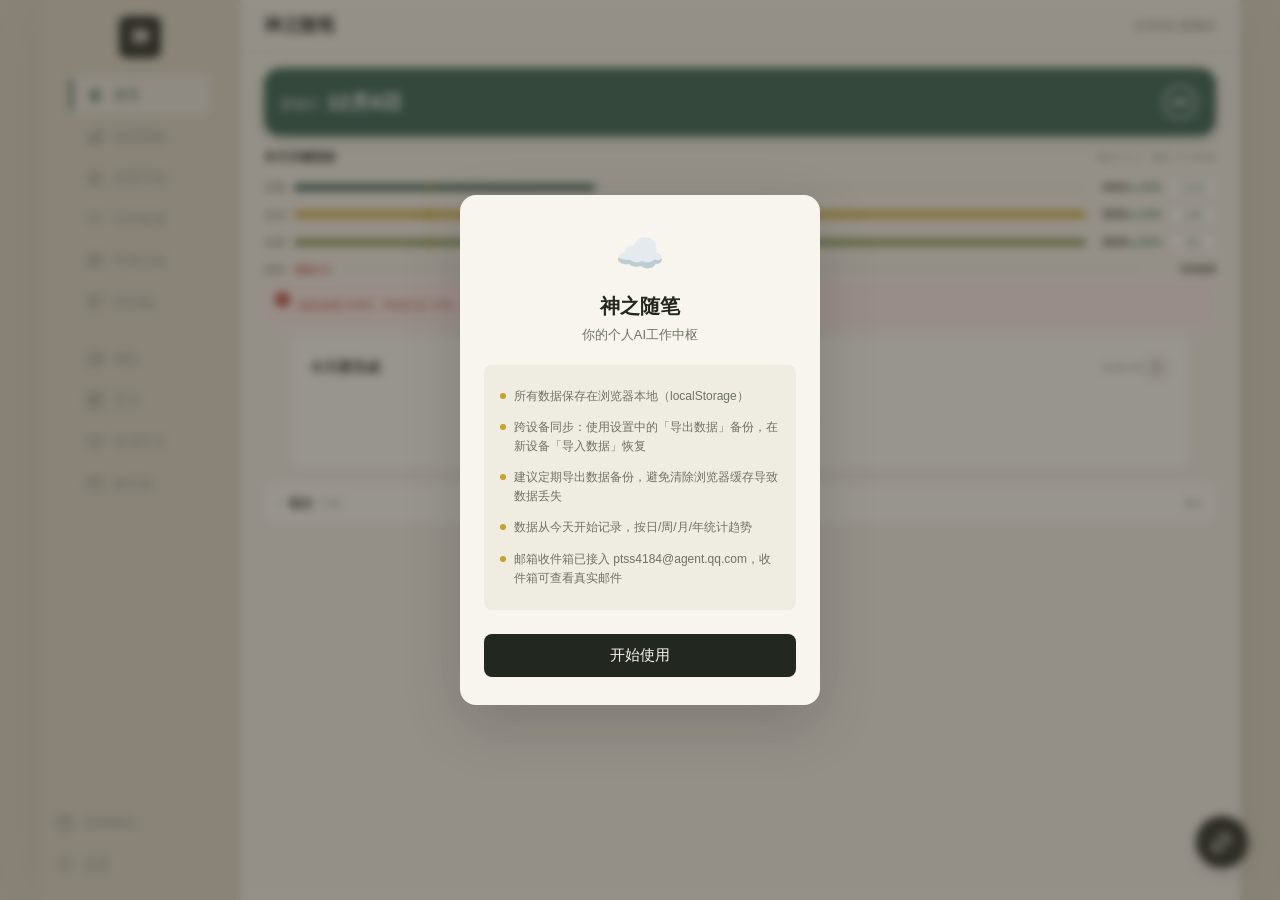
==== index.html @ ba0750f3 "Update index.html (team view)" ====
<!DOCTYPE html>
<html lang="zh-CN" data-page-node-id="SzUeTykGCmvLDFXZsw6wQP">
<head data-page-node-id="opEPdHheDUGU2tDB77d0F5">
  <meta charset="UTF-8" data-page-node-id="zfOwDusrV7dJmXBbaCiBfB">
  <meta name="viewport" content="width=device-width, initial-scale=1.0, maximum-scale=1.0, user-scalable=no, viewport-fit=cover" data-page-node-id="5oG4D6uRAvJcKoUthOLy89">
  <meta name="apple-mobile-web-app-capable" content="yes" data-page-node-id="BgXaZwdlRVPXiV8FEx7TMI">
  <meta name="apple-mobile-web-app-status-bar-style" content="default" data-page-node-id="fGuWcuZdsXXmDqQkO9zFlK">
  <meta name="apple-mobile-web-app-title" content="神之随笔" data-page-node-id="MaXbr0e3N73Kzf2sWAGjzf">
  <meta name="theme-color" content="#DDD9D3" data-page-node-id="Ms43jpdjPKWTZKh22I3aNz">
  <link rel="apple-touch-icon" sizes="180x180" href="apple-touch-icon.png" data-page-node-id="MyvVZCKw2K9BYU0bzUDAdg">
  <link rel="icon" type="image/png" sizes="192x192" href="icon-192.png" data-page-node-id="HJVrE1XXxLEnXiUaUVUQN3">
  <link rel="manifest" href="manifest.json" data-page-node-id="IuqTBPaNQCP0atWITHh7ft">
  <title>神之随笔</title>
  <link rel="stylesheet" href="style.css?v=20261001g" data-page-node-id="UW3ugGwP8cdwmSt5EErnFa">
</head>
<body data-page-node-id="EHHEeZcD8MGrOriRFEjn4L">

<!-- 首次使用提示 -->
<div id="sync-notice" class="overlay" data-page-node-id="AU8fOBS8e8ZjzKQxVgeLVD">
  <div class="notice-card" data-page-node-id="D05nIKGASgdI1hLpiDB1lS">
    <div class="notice-icon" data-page-node-id="qepGfEn9BBggtNO8mKUURH">☁️</div>
    <h3 data-page-node-id="XVUpDpjijYofLC7FoTGNOn">神之随笔</h3>
    <p data-page-node-id="lDWFKFDLvgHA024Y5ptdbb">你的个人AI工作中枢</p>
    <div class="notice-info" data-page-node-id="IZrvUB0ofzQMa1Iz0trs3B">
      <div class="notice-item" data-page-node-id="mkcIZLeLUCdJgeRXutRHZp">
        <span class="notice-dot" data-page-node-id="YiR5R4MOp8HPbDvrlrFNak"></span>
        <span data-page-node-id="VKtg908cGPr6M8HaofPuZp">所有数据保存在浏览器本地（localStorage）</span>
      </div>
      <div class="notice-item" data-page-node-id="WyIV2N4BhLjmJH8HfIEPT0">
        <span class="notice-dot" data-page-node-id="NCUUGNzqS83zXQgasloE7G"></span>
        <span data-page-node-id="VNLWdhkUbwzHoZuEZVVOnb">跨设备同步：使用设置中的「导出数据」备份，在新设备「导入数据」恢复</span>
      </div>
      <div class="notice-item" data-page-node-id="IsGcQGqA0evau64a2y2bjT">
        <span class="notice-dot" data-page-node-id="DuAK656ybHdj22Emruys7G"></span>
        <span data-page-node-id="hwEA7X8ccgeZnZWzI1gUCD">建议定期导出数据备份，避免清除浏览器缓存导致数据丢失</span>
      </div>
      <div class="notice-item" data-page-node-id="uiyqs2siCdRYxfGT78WWKV">
        <span class="notice-dot" data-page-node-id="3DlvhFIUWs2l5T90nQ23VO"></span>
        <span data-page-node-id="9s9GSaLSNBACv3c1SxKOcL">数据从今天开始记录，按日/周/月/年统计趋势</span>
      </div>
      <div class="notice-item" data-page-node-id="3ejGc2I4Ub4xgbgNfpJpUQ">
        <span class="notice-dot" data-page-node-id="iIZOIugvoP5betA9qTSSvT"></span>
        <span data-page-node-id="sncKNxkG1PMTmChirYA8ma">邮箱收件箱已接入 ptss4184@agent.qq.com，收件箱可查看真实邮件</span>
      </div>
    </div>
    <button class="btn-primary" onclick="dismissNotice()" data-page-node-id="S9HyB1V0jouSAmAARJbs0s">开始使用</button>
  </div>
</div>

<!-- 主应用容器 -->
<div id="app" data-page-node-id="7BRw44mJz2MhRMymVEiRwA">

  <!-- 侧边栏 -->
  <nav id="sidebar" data-page-node-id="4LOgaa2LJPXnKtbAvVYdQB">
    <div class="sidebar-logo" data-page-node-id="fTa3EIOQQxznE2eVNJq7D6">神</div>
    <div class="sidebar-items" id="sidebar-items" data-page-node-id="JLAJBvCEEeBKJZSZwOxrEp">
      <div class="sidebar-item active" data-view="home" data-label="首页" onclick="switchView('home')" data-page-node-id="ngJbdIPmwMREvLP3iyxPgj">
        <svg class="sidebar-icon" viewBox="0 0 24 24" fill="none" stroke="currentColor" stroke-width="2" stroke-linecap="round" stroke-linejoin="round" data-page-node-id="cSaYGG6TbveH7iDLgRlrGv">
          <path d="M5 12l7-8 7 8" data-page-node-id="kiCBFQ8K09WKtDlTeDwgGJ"/>
          <rect x="8" y="10" width="8" height="9" rx="1.5" data-page-node-id="9doku0vFZrUQ0XDATRjVqd"/>
          <path d="M10 14v5h4v-5" data-page-node-id="GhefdpCovsNWcBFp6m82nB"/>
          <circle cx="12" cy="15.5" r="0.7" fill="currentColor" stroke="none" data-page-node-id="qEzs4S05WDC9hnUJxDpe3S"/>
        </svg>
      </div>
      <div class="sidebar-item" data-view="dashboard" data-label="数据看板" onclick="switchView('dashboard')" data-page-node-id="3SBGpEToUmhHdJC05EMdYs">
        <svg class="sidebar-icon" viewBox="0 0 24 24" fill="none" stroke="currentColor" stroke-width="2" stroke-linecap="round" stroke-linejoin="round" data-page-node-id="ZZLgiuWmWhj33vIF3kWzC1"><rect x="4" y="12" width="4" height="8" rx="1" data-page-node-id="psPBjiklNqYSu4yhw6Nvgq"/><rect x="10" y="7" width="4" height="13" rx="1" data-page-node-id="DSUDaN640RaEu8NQrJihmw"/><rect x="16" y="4" width="4" height="16" rx="1" data-page-node-id="6HQaONUIjHS87Jo2GBJUA1"/></svg>
      </div>
      <div class="sidebar-item" data-view="progress" data-label="进度完成" onclick="switchView('progress')" data-page-node-id="1EG2qXqFxoBPyjOpgaFJiE">
        <svg class="sidebar-icon" viewBox="0 0 24 24" fill="none" stroke="currentColor" stroke-width="2" stroke-linecap="round" stroke-linejoin="round" data-page-node-id="XGUQJAosYB7MtUiDGdYKTv"><circle cx="12" cy="12" r="8" data-page-node-id="KYTj2nfTwAoE3pbSoHuvx2"/><circle cx="12" cy="12" r="4" data-page-node-id="VvY9G3fnlGQFzyRFxNvete"/><circle cx="12" cy="12" r="1" fill="currentColor" stroke="none" data-page-node-id="hX61IEBFeArUFDYs5Qunhx"/></svg>
      </div>
      <div class="sidebar-item" data-view="checklist" data-label="日常检查" onclick="switchView('checklist')" data-page-node-id="yu0UJE07WvF0ajJNGU1fXg">
        <svg class="sidebar-icon" viewBox="0 0 24 24" fill="none" stroke="currentColor" stroke-width="2" stroke-linecap="round" stroke-linejoin="round" data-page-node-id="0X17IWNSbeEv3HDNjzEBr7"><path d="M4 6l2 2 3-3" data-page-node-id="SDNtyCnDfHyqqI5pQhBMjU"/><path d="M4 13l2 2 3-3" data-page-node-id="R3E9Ipus9CTqJ4buuZN2Sc"/><line x1="11" y1="7" x2="20" y2="7" data-page-node-id="l11CFAk5vFyHmUTVr6lEJU"/><line x1="11" y1="14" x2="20" y2="14" data-page-node-id="tlT5GYvy5xXMvhmyrlkrZL"/></svg>
      </div>
      <div class="sidebar-item" data-view="xueqing" data-label="学情分析" onclick="switchView('xueqing')" data-page-node-id="lz9OCwwgBrdHfI7Pb3xeP5">
        <svg class="sidebar-icon" viewBox="0 0 24 24" fill="none" stroke="currentColor" stroke-width="2" stroke-linecap="round" stroke-linejoin="round" data-page-node-id="OOYzcN21bG4Mfd65byEPm1"><path d="M4 4h7a2 2 0 012 2v14a2 2 0 00-2-2H4z" data-page-node-id="JVDTA7wCZDs81dGZeyuC42"/><path d="M20 4h-7a2 2 0 00-2 2v14a2 2 0 012-2h7z" data-page-node-id="rHZJNCW3WdgwDBCRYCpW3r"/></svg>
      </div>
      <div class="sidebar-item" data-view="timeline" data-label="时间轴" onclick="switchView('timeline')" data-page-node-id="CUC99M7Mh4G13Mfhbiue2L">
        <svg class="sidebar-icon" viewBox="0 0 24 24" fill="none" stroke="currentColor" stroke-width="2" stroke-linecap="round" stroke-linejoin="round" data-page-node-id="L3WCsa31h8vpfrGPvlpPIW">
          <rect x="3" y="4" width="18" height="3" rx="1" fill="currentColor" stroke="none" data-page-node-id="bVwoopBRQ48hfq5nYbuDiA"/>
          <rect x="3" y="10.5" width="12" height="3" rx="1" fill="currentColor" stroke="none" data-page-node-id="MMV7lmGDoeWc2GSAAafeWj"/>
          <rect x="3" y="17" width="15" height="3" rx="1" fill="currentColor" stroke="none" data-page-node-id="VKGBMHKh2NClx1sMTspeh7"/>
          <line x1="21" y1="5.5" x2="21" y2="18.5" stroke-width="1.5" data-page-node-id="mhxEJqO72drITE743IDisW"/>
        </svg>
      </div>
      <div class="sidebar-divider" data-page-node-id="wI69n8lb2bbo9AbD1mpxSD"></div>
      <div class="sidebar-item" data-view="team" data-label="团队" onclick="switchView('team')" data-page-node-id="95WfuF6bGoorVcGpiPKe88">
        <svg class="sidebar-icon" viewBox="0 0 24 24" fill="none" stroke="currentColor" stroke-width="2" stroke-linecap="round" stroke-linejoin="round" data-page-node-id="1aYwIIXvWyOTYmPsXV8C9T">
          <rect x="3.5" y="3" width="17" height="18" rx="2.5" data-page-node-id="aysVI823uWW74Gs2Znbp3T"/>
          <rect x="6.8" y="12.5" width="3" height="5.5" rx="1" fill="currentColor" stroke="none" data-page-node-id="aYx9vaHSV1nBvWkUs2Ok3P"/>
          <rect x="11.8" y="8.5" width="3" height="9.5" rx="1" fill="currentColor" stroke="none" data-page-node-id="TSHnYSJxXRkWV3Do7nhj00"/>
          <rect x="16.8" y="6" width="3" height="12" rx="1" fill="currentColor" stroke="none" data-page-node-id="2VIxFttuUnmSSrPnAiqZla"/>
        </svg>
      </div>
      <div class="sidebar-item" data-view="study" data-label="学习" onclick="switchView('study')" data-page-node-id="9BPKbZmwQw5CAgPW9yoBic">
        <svg class="sidebar-icon" viewBox="0 0 24 24" fill="none" stroke="currentColor" stroke-width="2" stroke-linecap="round" stroke-linejoin="round" data-page-node-id="KFMYq2XewKM2IXkgwqhwRi">
          <rect x="3" y="3" width="8" height="18" rx="1.5" data-page-node-id="D5Jc1lNRf65TsQ5HBEPjK2"/>
          <rect x="13" y="3" width="8" height="18" rx="1.5" data-page-node-id="MlUL4Rj08E64f5ApWVelfj"/>
          <line x1="6.5" y1="8" x2="6.5" y2="12" data-page-node-id="0s7Wr0vv3OZbk4Ua46HjwZ"/>
          <line x1="16.5" y1="8" x2="16.5" y2="12" data-page-node-id="7BwSkCzKbFtq7aCNkYu0iB"/>
          <line x1="6.5" y1="14" x2="6.5" y2="16" data-page-node-id="IM7jG1z8cciMfN01ow1ISf"/>
          <line x1="16.5" y1="14" x2="16.5" y2="16" data-page-node-id="ktU2nnJfcqGPxJz6RdYgCA"/>
        </svg>
      </div>
      <div class="sidebar-item" data-view="life" data-label="生活打卡" onclick="switchView('life')" data-page-node-id="eYMqH7odGYHZFWmIQGpovm">
        <svg class="sidebar-icon" viewBox="0 0 24 24" fill="none" stroke="currentColor" stroke-width="2" stroke-linecap="round" stroke-linejoin="round" data-page-node-id="rN7rsVqPyIbj6tL1wKUqR8">
          <path d="M12 21c0 0-9-5.5-9-10a4.5 4.5 0 018.5-2.5A4.5 4.5 0 0121 11c0 4.5-9 10-9 10z" data-page-node-id="2vdTYGm4XAdAEKBkvfjFJ5"/>
          <path d="M9 11l2 2 4-4" data-page-node-id="vGPBkASzad88DRGgFKw172"/>
        </svg>
      </div>
      <div class="sidebar-item" data-view="inbox" data-label="收件箱" onclick="switchView('inbox')" data-page-node-id="fbnBo9JLdSevVCx9rTkngv">
        <svg class="sidebar-icon" viewBox="0 0 24 24" fill="none" stroke="currentColor" stroke-width="2" stroke-linecap="round" stroke-linejoin="round" data-page-node-id="M3qFm45JSFZkSRl1b61gKv">
          <rect x="3" y="5" width="18" height="14" rx="2.5" data-page-node-id="SZ9XFRi2e5w9qCOgWe4nIe"/>
          <path d="M3.5 7l8.5 6 8.5-6" data-page-node-id="jldEtRwLFBK52gvsGmZF3K"/>
          <circle cx="18" cy="7.5" r="2" fill="currentColor" stroke="none" data-page-node-id="QNTjBCk43ifFu307K4UaMH"/>
        </svg>
      </div>
    </div>
    <div class="sidebar-custom-items" id="sidebar-custom-items" data-page-node-id="IpYYgthbxQVLcfmy9bdEtn"></div>
    <div class="sidebar-bottom" data-page-node-id="CsnBg6vWByOJ4OILC613N1">
      <div class="sidebar-item sidebar-add" data-label="添加模块" onclick="showAddSidebarModal()" data-page-node-id="1xgqhbc7Q341LCCaCT7r8z">
        <svg class="sidebar-icon" viewBox="0 0 24 24" fill="none" stroke="currentColor" stroke-width="2.5" stroke-linecap="round" stroke-linejoin="round" data-page-node-id="2yM2RskLom0syLZHe3gEtn">
          <circle cx="12" cy="12" r="10" data-page-node-id="CZDECgclZ5NrCY3YZkxHF1"/>
          <line x1="8" y1="12" x2="16" y2="12" data-page-node-id="vw7hKkTbFqvnAmJdEYqzqC"/>
          <line x1="12" y1="8" x2="12" y2="16" data-page-node-id="G0s9ZOafDGCnrjbZy2Bcfx"/>
        </svg>
      </div>
      <div class="sidebar-item" data-label="设置" onclick="showSettings()" data-page-node-id="aWODnZGdsTelK8iB8mFNAd">
        <svg class="sidebar-icon" viewBox="0 0 24 24" fill="none" stroke="currentColor" stroke-width="2" stroke-linecap="round" stroke-linejoin="round" data-page-node-id="uWiLFAL8xvH6BWjmknSFCR">
          <circle cx="12" cy="12" r="3.5" data-page-node-id="1DsCr41HhQH5J44jpoOT52"/>
          <path d="M12 1.5v2.5m0 16v2.5M1.5 12h2.5m16 0h2.5M4.6 4.6l1.8 1.8m11.2 11.2l1.8 1.8M4.6 19.4l1.8-1.8m11.2-11.2l1.8-1.8" data-page-node-id="8FEBxqI1XH4Z4Oeo06cGcr"/>
        </svg>
      </div>
    </div>
  </nav>

  <!-- 主内容区 -->
  <main id="main" data-page-node-id="VlLGcJ6NoRqy2ZvT25CF28">
    <!-- 顶部栏 -->
    <header id="top-bar" data-page-node-id="oDowLnHomcehqcn4owHAMT">
      <span class="top-title" data-page-node-id="KWFG8E8YWH46Hr1sYexg4T">神之随笔</span>
      <span class="top-date" id="top-date" data-page-node-id="yA2j8frCUse2KMwTpYre7v"></span>
    </header>

    <!-- 视图容器 -->
    <div id="views" data-page-node-id="hMehe3FIEoXzTW75i7dFYT">
      <!-- 首页视图 -->
      <div class="view active" id="view-home" data-page-node-id="ERLVkHHqNmzB0yRSxeCYLU">
        <div class="home-hero" data-page-node-id="p7DCUmFzyWUSVrK829P1Qr">
          <div class="hs-date" data-page-node-id="qfENulOH5sS47GatFbDVO0">
            <span class="hs-weekday" id="hs-weekday" data-page-node-id="h49P8HXsrrhWUp33ebDz5t">—</span>
            <span class="hs-date-text" id="hs-date-text" data-page-node-id="eM8dqWHYAF1JPjfD629DkG">—</span>
          </div>
          <div class="home-ring">
            <svg viewBox="0 0 40 40" width="40" height="40">
              <circle class="trk" cx="20" cy="20" r="16" fill="none" stroke-width="5"></circle>
              <circle class="arc" id="home-ring-arc" cx="20" cy="20" r="16" fill="none" stroke-width="5" stroke-linecap="round" stroke-dasharray="100.5" stroke-dashoffset="100.5"></circle>
            </svg>
            <b id="home-ring-txt">0/0</b>
          </div>
        </div>

        <div id="home-kpi" data-page-node-id="homeKpi00000000000001"></div>

        <div class="alert-bar" id="home-alert" hidden>
          <span class="ab-ico">!</span><span id="home-alert-txt"></span>
        </div>

        <div class="section-card" data-page-node-id="yXJ8MUuXpe1flLEIiJs0Eg">
          <div class="section-header" data-page-node-id="lzAQ00dYAv9M7DYml44JQC">
            <span class="section-title" data-page-node-id="SdLxm4c8qWOB41FbsOWkdk">今天要完成</span>
            <span class="section-meta" id="home-today-count"></span>
            <button class="btn-add" onclick="addHomeTodo()" data-page-node-id="Y2IXFqbC77vCJuXDiVZDcg">+</button>
          </div>
          <div class="todo-list" id="home-today-list" data-page-node-id="GX8A48FjBq0dxVrHts1zH0"></div>
        </div>

        <div class="home-tmorrow" onclick="toggleTomorrow()" data-page-node-id="homeTmrBar000000001">
          <span class="tm-arrow">›</span>
          <span class="tm-title">明天</span>
          <span class="section-meta" id="home-tomorrow-count">0 项</span>
          <span class="tm-sub" id="home-tomorrow-sub"></span>
          <span class="tm-fold">展开</span>
        </div>

        <div class="section-card" id="home-tomorrow-wrap" style="margin-top:10px;">
          <div class="section-header">
            <span class="section-title">明日预告</span>
            <span class="section-meta" id="home-tomorrow-meta">0 项</span>
          </div>
          <div class="todo-list" id="home-tomorrow-list"></div>
          <button class="btn-team-add" id="home-tomorrow-add" onclick="addHomeTodo('tomorrow')">＋ 提前安排明天</button>
        </div>
      </div>

      <!-- 收件箱视图 -->
      <div class="view" id="view-inbox" data-page-node-id="sj9IqYTLq4shCHJk2yvEIq">
        <div class="view-header inbox-header" data-page-node-id="HiovLTjZyATq28pczGsH1H">
          <span class="view-title-icon" data-page-node-id="yHSjX3Te9SPmIK4OEauqUg">
            <svg width="18" height="18" viewBox="0 0 24 24" fill="none" stroke="currentColor" stroke-width="2.5" stroke-linecap="round" stroke-linejoin="round" data-page-node-id="kEqWtTPVDqVtpn56DdmdPF"><rect x="3" y="5" width="18" height="14" rx="3" data-page-node-id="iZgAUpwMOas4w1sz5byaq0"/><path d="M3 8l9 5.5 9-5.5" data-page-node-id="ZKL3lmmZlunwr8cTVwZUTq"/><circle cx="17" cy="7" r="1.5" fill="currentColor" stroke="none" data-page-node-id="vKIq0bSHje0PyqbLvlGj1q"/></svg>
          </span>
          <span class="view-title" data-page-node-id="Al50aS3gqlSi9sXBFEW1pN">收件箱</span>
          <span class="badge" id="inbox-view-count" data-page-node-id="aFh3wX2B2hHEfi8KORAmlt">0</span>
        </div>
        <!-- Tab 切换 -->
        <div class="inbox-tabs" id="inbox-tabs" data-page-node-id="WcdhoMlFbTSFKLtFJ9TIGC">
          <div class="inbox-tab active" data-tab="notes" onclick="switchInboxTab('notes')" data-page-node-id="0H8ogSb5bnDWSolbnzy2nt">
            <svg width="14" height="14" viewBox="0 0 24 24" fill="none" stroke="currentColor" stroke-width="2.5" stroke-linecap="round" stroke-linejoin="round" data-page-node-id="GVzfVqbAsmYo3NmINMjQiY"><path d="M15 3l6 6-12 12H3v-6z" data-page-node-id="mPsHKGpDiCxlQ6z70orpqG"/></svg>
            笔记
          </div>
          <div class="inbox-tab" data-tab="mail" onclick="switchInboxTab('mail')" data-page-node-id="tRN0SFHia7294ozyHZa136">
            <svg width="14" height="14" viewBox="0 0 24 24" fill="none" stroke="currentColor" stroke-width="2.5" stroke-linecap="round" stroke-linejoin="round" data-page-node-id="ovPShjPGdl0FuRYY8Uy3yi"><rect x="3" y="5" width="18" height="14" rx="3" data-page-node-id="VnwspqAhCyiNZJLvRpdKGO"/><path d="M3 8l9 5.5 9-5.5" data-page-node-id="ncXlqMklGihb0BVCfFEZAq"/></svg>
            邮箱
            <span class="mail-unread-dot" id="mail-unread-dot" style="display:none;" data-page-node-id="hcXmLHeoeA052GbKRv3QFk"></span>
          </div>
        </div>
        <!-- 笔记面板 -->
        <div class="inbox-panel active" id="inbox-panel-notes" data-page-node-id="qsdaadart1N2jOK0nZBKSJ">
          <div class="section-card" data-page-node-id="wWwThkXYVgjjz2DZ8Zkdzv">
            <div id="inbox-full-list" data-page-node-id="vibk45689udRvLKzYBiJeD"></div>
          </div>
        </div>
        <!-- 邮件面板 -->
        <div class="inbox-panel" id="inbox-panel-mail" data-page-node-id="r6BnJDHmEKM8zlU85HYHvd">
          <div class="section-card" data-page-node-id="BQ2ZJ67ZNvyDguwCvYhAE4">
            <div class="mail-toolbar" data-page-node-id="PCdOhCkQZME8lZ12JYRTMk">
              <span class="mail-addr" id="mail-address-display" data-page-node-id="DD9XupNjrdfrH0WgiY7wAt">ptss4184@agent.qq.com</span>
              <button class="btn-mail-sync" id="btn-mail-sync" onclick="requestMailSync()" data-page-node-id="OJZQglA0ZYHBdmwkDC8WpW">
                <svg width="14" height="14" viewBox="0 0 24 24" fill="none" stroke="currentColor" stroke-width="2.5" stroke-linecap="round" stroke-linejoin="round" data-page-node-id="8Pq5K9OBShcbEiahrjeOAC"><path d="M21 2v6h-6" data-page-node-id="tkQJFCQjaJB26MCvsVZTK3"/><path d="M3 12a9 9 0 0115.4-6.4L21 8" data-page-node-id="RFMupWGcFr7n04xd5d3yP9"/><path d="M3 22v-6h6" data-page-node-id="TCwkVIG6g1eh0YdZsGCdx4"/><path d="M21 12a9 9 0 01-15.4 6.4L3 16" data-page-node-id="1wy57b4U3wxkBapro2cDAz"/></svg>
                刷新
              </button>
            </div>
            <div id="mail-list" data-page-node-id="2J1xqW6sTJRaQecFLffes4"></div>
          </div>
        </div>
      </div>

      <!-- 学习视图 -->
      <div class="view" id="view-study" data-page-node-id="8VRMMtQXwCsxcMfiAithTw">
        <div class="view-header study-header" data-page-node-id="YRcZ5nrnH7m2TnIJwWGitM">
          <span class="view-title-icon study-icon" data-page-node-id="YZmj0iHGBdrMPOCiecsUG2">
            <svg width="18" height="18" viewBox="0 0 24 24" fill="none" stroke="currentColor" stroke-width="2.5" stroke-linecap="round" stroke-linejoin="round" data-page-node-id="ZSxeZFHOA7BejHiDma0ArG"><rect x="3" y="3" width="8" height="18" rx="1.5" data-page-node-id="HKAkT13HyNy7cq36FevRBD"/><rect x="13" y="3" width="8" height="18" rx="1.5" data-page-node-id="E3oJKJzNP55h3ZNReo0Z2W"/><line x1="6.5" y1="8" x2="6.5" y2="12" data-page-node-id="1PEHID6TzcRt4uK1FkG1uV"/><line x1="16.5" y1="8" x2="16.5" y2="12" data-page-node-id="ATCJcpKDiWnpZm463eK5b5"/></svg>
          </span>
          <span class="view-title" data-page-node-id="vzvJgN8GmXfH7INvFHFo77">学习</span>
        </div>
        <div class="section-card" data-page-node-id="33F6dAuc8SkMSSHXi5RoVb">
          <div class="section-header" data-page-node-id="UStitNv6LbSWGy8X7sm3Ta">
            <span class="section-title" data-page-node-id="8LLY2HRghK5cNMiXgp5AX8">每日单词复习 <span class="badge badge-study" data-page-node-id="bEKHXW5bxTg7u3jhfD8P4A">15组</span></span>
          </div>
          <div id="word-review-list" data-page-node-id="84C1Y6wKfTb1C7TE11AI5o"></div>
        </div>
        <div class="section-card" data-page-node-id="vR9pwZXLHJtHBas8xyP219">
          <div class="section-header" data-page-node-id="ut0jwjuUEaQIPnGDF3tbK9">
            <span class="section-title" data-page-node-id="7lwvgIguICOlBfuKozk56m">每日好句</span>
            <button class="btn-icon" onclick="editDailySentence()" title="编辑" data-page-node-id="hCg6UXN631JFBmOGVWY25I">✎</button>
          </div>
          <div id="daily-sentence-content" data-page-node-id="uehq8Gzl6r8TDfUawQGhro"></div>
          <textarea class="review-input" id="sentence-review" placeholder="复盘：写下你的感悟..." onchange="saveSentenceReview()"></textarea>
        </div>
        <div class="section-card" data-page-node-id="Ldbvs9g8bCmntzrhhcJDNO">
          <div class="section-header" data-page-node-id="D5EnLYGJChoG7OzgMjbZ4X">
            <span class="section-title" data-page-node-id="DpDWBgLOLHn4YqgS50KVA5">🏯 孙子兵法 · 每日一句</span>
            <button class="btn-icon" onclick="editWarStrategy()" title="编辑" data-page-node-id="DW04u37RGiFMba334UMhdc">✎</button>
          </div>
          <div id="war-strategy-content" data-page-node-id="rXuQMbOjBOVKaGSIA0xzmI"></div>
          <textarea class="review-input" id="war-strategy-review" placeholder="复盘：写下你的理解..." onchange="saveWarStrategyReview()"></textarea>
        </div>
        <div class="section-card" data-page-node-id="CFjMlBdDlrL7UVlEP3FgHm">
          <div class="section-header" data-page-node-id="rJluKnwb5v6oFKEoCdxqNk">
            <span class="section-title" data-page-node-id="0TO3D1SXi8LNFRC3zHZpNk">🧰 生活技能 · 每日一学</span>
            <button class="btn-icon" onclick="editLifeSkill()" title="编辑" data-page-node-id="M00S8XR7WeU1DBRgA7wjnl">✎</button>
          </div>
          <div id="life-skill-content" data-page-node-id="hDrVlqcqsMeeTb4wz4PhjR"></div>
          <textarea class="review-input" id="life-skill-review" placeholder="复盘：写下你的实践感悟..." onchange="saveLifeSkillReview()"></textarea>
        </div>
        <div class="section-card" data-page-node-id="ByVLew6wL4EjEVEguR5sDG">
          <div class="section-header" data-page-node-id="Ngq9HpWkleWq7CYsZNzcKb">
            <span class="section-title" data-page-node-id="Q4286DHri68DgTEOwNq3ow">自定义学习任务</span>
            <button class="btn-add" onclick="addCustomStudyTask()" data-page-node-id="sUH7nuI3xgKfF5FCVFP0HG">+</button>
          </div>
          <div id="custom-study-tasks" data-page-node-id="wEXTPo2YGNJHIL609I7cUK"></div>
        </div>
      </div>

      <!-- 1. 数据看板 -->
      <div class="view" id="view-dashboard" data-page-node-id="0IejuxC6JnOHHiA9x3w0OW">
        <div class="view-header work-header" data-page-node-id="TUbxAwLjeVdsAog8riQl6k">
          <span class="view-title-icon work-icon" data-page-node-id="L1ocZFVc7v4aN9CgtboqXG">
            <svg width="18" height="18" viewBox="0 0 24 24" fill="none" stroke="currentColor" stroke-width="2.5" stroke-linecap="round" stroke-linejoin="round" data-page-node-id="f8CXpJhOy2TXqa0x74J7UW"><rect x="4" y="12" width="4" height="8" rx="1" data-page-node-id="2X5lPvlHZOEeMW9Nd8EcFy"/><rect x="10" y="7" width="4" height="13" rx="1" data-page-node-id="6jdef9sIE9WFxAbFi3Epp2"/><rect x="16" y="4" width="4" height="16" rx="1" data-page-node-id="zc1qwkKXjZO9Y3X5GtJAUz"/></svg>
          </span>
          <span class="view-title" data-page-node-id="yRi3o94FpUHqb2i5lGUuLD">数据看板</span>
        </div>
        <div class="section-card" id="sub-dashboard" data-page-node-id="VozHq9NiDQYfRClE8egRzi">
          <div class="dash-tabs" data-page-node-id="tyCBPiWvllwIsErprSb216">
            <button class="dash-tab active" data-tab="team" onclick="switchDashTab('team')" data-page-node-id="JbT69kAnSQdCVjtnHaiJc9">团队</button>
            <button class="dash-tab" data-tab="region" onclick="switchDashTab('region')" data-page-node-id="zEjFZWniUCIQ1HX0NkvEBL">地区</button>
            <button class="dash-tab" data-tab="person" onclick="switchDashTab('person')" data-page-node-id="3siUK6y0oJXNFXV0EgTLDm">个人</button>
          </div>
          <div id="dash-summary-cards" class="dash-summary-cards" data-page-node-id="unLNEbXeoSTR57qzcbZIBY"></div>
          <div class="section-card" style="margin:0 0 10px;padding:12px;">
            <div id="dash-chart-top" class="ch-top"></div>
            <div class="ch-canvas"><canvas id="dash-chart" height="180"></canvas></div>
            <div class="ch-legend"><i class="lg lg-over"></i>达标及以上<i class="lg lg-under"></i>未达标<i class="lg lg-goal"></i>目标线 100%</div>
          </div>
          <div id="dash-table" data-page-node-id="V9nHYlKtUnoGk1tTNzXBuE"></div>
          <div class="dash-sync-row" data-page-node-id="jGyTKePSwdDtqhPDzDk8eA">
            <span class="dash-source" id="dash-source-label" data-page-node-id="AFZgjOqIkN0s5k8S0QgENE">数据源：FY27-周数据</span>
            <span style="display:inline-flex;gap:6px;">
              <button class="btn-sync-mini" onclick="showEditTargets()" data-page-node-id="EdtTgtBtn0000000000001">✎ 编辑目标</button>
              <button class="btn-sync-mini" onclick="syncWeeklyData()" data-page-node-id="KJdn4VVtRvOt3xd5f05L0Q">↻ 同步周数据</button>
            </span>
          </div>
        </div>
      </div>

      <!-- 2. 进度完成 -->
      <div class="view" id="view-progress" data-page-node-id="tCwaQHYtH3GCk6BrpGnslt">
        <div class="view-header work-header" data-page-node-id="K6d3NhWyKzMA4gDWd7uhXl">
          <span class="view-title-icon work-icon" data-page-node-id="gDatFjLvd1gBT07WkcbPVR">
            <svg width="18" height="18" viewBox="0 0 24 24" fill="none" stroke="currentColor" stroke-width="2.5" stroke-linecap="round" stroke-linejoin="round" data-page-node-id="4jSjJgOeUgxx7VYftJAq0r"><circle cx="12" cy="12" r="8" data-page-node-id="DF78oevpRAIZUYpyylVcj0"/><circle cx="12" cy="12" r="4" data-page-node-id="JC2qDD6tqt1fGvAD2HFUHG"/><circle cx="12" cy="12" r="1" fill="currentColor" stroke="none" data-page-node-id="RFLs3luvrMnICbwRiVNFUS"/></svg>
          </span>
          <span class="view-title" data-page-node-id="mdzWminF4HSmHOYnvPgnCo">进度完成</span>
        </div>
        <div class="section-card" id="sub-progress" data-page-node-id="Xd3g5BnKcTYTKFcqt5WicZ">
          <div class="dash-tabs" data-page-node-id="4yYgogKEGuSUMfOIqpbAzS">
            <button class="dash-tab active" data-tab="ground" onclick="switchProgTab('ground')" data-page-node-id="nE7rQB7AmtdDIHcFBdmDFP">地推进度</button>
            <button class="dash-tab" data-tab="meetup" onclick="switchProgTab('meetup')" data-page-node-id="dY4t7jkoCYt5pRsATPoJI9">见面进度</button>
            <button class="dash-tab" data-tab="compare" onclick="switchProgTab('compare')" data-page-node-id="RHiH1bK68RWrKSNwRpQ55g">周/月对比</button>
          </div>
          <div id="progress-content" data-page-node-id="9VOYA875FGj819xy4tHi5v"></div>
        </div>
      </div>

      <!-- 3. 日常检查 -->
      <div class="view" id="view-checklist" data-page-node-id="DG4Gm2Lwc0Y3cRaqQy4vG1">
        <div class="view-header work-header" data-page-node-id="jgtZ4eIdSaB60G8zsfO4mj">
          <span class="view-title-icon work-icon" data-page-node-id="yCYHO5NAXrZPrgG5VSj7lA">
            <svg width="18" height="18" viewBox="0 0 24 24" fill="none" stroke="currentColor" stroke-width="2.5" stroke-linecap="round" stroke-linejoin="round" data-page-node-id="clHqe4bHpcEI2qf1d42mJS"><path d="M4 6l2 2 3-3" data-page-node-id="m6Zj5n0OVFf0F8cvJZ6aB3"/><path d="M4 13l2 2 3-3" data-page-node-id="eNM9kiicLYun3khBvp4CdG"/><line x1="11" y1="7" x2="20" y2="7" data-page-node-id="wuJUQ3lHMuhzaKKCkmA0f4"/><line x1="11" y1="14" x2="20" y2="14" data-page-node-id="E1SYDYhEHq8i57b5ImkaId"/></svg>
          </span>
          <span class="view-title" data-page-node-id="F1kIOi3y2rbXBFTHS9mDew">日常检查</span>
        </div>
        <div class="section-card" id="sub-checklist" data-page-node-id="tia9Pu4HZHVFBHhn8CdPIb">
          <div id="work-daily-checklist" data-page-node-id="9ROmT0SbDxPBsvcGdPt8CK"></div>
          <button class="btn-team-add" onclick="addWorkCheckItem()" data-page-node-id="2rQ4vosztr6sQ8vY5h2ubZ">＋ 新增检查项</button>
        </div>
      </div>

      <!-- 4. 学情分析 -->
      <div class="view" id="view-xueqing" data-page-node-id="XoWazZbh0JJxkuzbx64sIE">
        <div class="view-header work-header" data-page-node-id="RVWZ3LwXfLTEcjBTcM6Dt7">
          <span class="view-title-icon work-icon" data-page-node-id="MXnRQKS30lTmrod7yY3JbU">
            <svg width="18" height="18" viewBox="0 0 24 24" fill="none" stroke="currentColor" stroke-width="2.5" stroke-linecap="round" stroke-linejoin="round" data-page-node-id="vWncO7uq6sXcJRbXCCBjnz"><path d="M4 4h7a2 2 0 012 2v14a2 2 0 00-2-2H4z" data-page-node-id="qbo7s08eTVmoJB5crct1gQ"/><path d="M20 4h-7a2 2 0 00-2 2v14a2 2 0 012-2h7z" data-page-node-id="UGjieR1wkZpJODlgm2hi8S"/></svg>
          </span>
          <span class="view-title" data-page-node-id="tusrmy4Zx8jFHDa8KHN5p5">学情分析</span>
        </div>
        <div class="section-card" id="sub-xueqing" data-page-node-id="1MaByTCqtklbbNsaFBqeJv">
          <div class="xq-input-row" data-page-node-id="Cee0KQokfSbEtKGPNsYzzm">
            <input class="modal-input" id="xq-name" placeholder="学生姓名" data-page-node-id="kNiVw7owHtRq93mx9q78Hc">
            <input class="modal-input" id="xq-score" type="number" placeholder="模考分数（如 580）" data-page-node-id="jyzszbi7B5Hi5ZHkB3vCpV">
          </div>
          <button class="btn-quick-action" onclick="generateXueqing()" data-page-node-id="FgRgrMhn7SakqVaeOpuenG">生成学情计划</button>
          <div id="xueqing-result" data-page-node-id="nH06ALUn4vlqA9NMzhcy7q"></div>
        </div>
      </div>
      <!-- 时间轴视图 -->
      <div class="view" id="view-timeline" data-page-node-id="KJQNm6JheZlvlqfkp8hQop">
        <div class="view-header timeline-header" data-page-node-id="eiDcsC6iNbJLUHqCuLZcNc">
          <span class="view-title-icon timeline-icon" data-page-node-id="qDArVX1BWNA30SkvWkEGGV">
            <svg width="18" height="18" viewBox="0 0 24 24" fill="none" stroke="currentColor" stroke-width="2.5" stroke-linecap="round" stroke-linejoin="round" data-page-node-id="7xgM3kGOaGAyaeVoxBh1iQ"><rect x="3" y="4" width="18" height="3" rx="1" data-page-node-id="AFWDQA0sBbw2UK5pA03Yre"/><rect x="3" y="10.5" width="12" height="3" rx="1" data-page-node-id="fewwtuLbmGZQ4vxu1E5WIc"/><rect x="3" y="17" width="15" height="3" rx="1" data-page-node-id="9xXOvVGqnA2ZH1FkZNkhNb"/><line x1="21" y1="5.5" x2="21" y2="18.5" stroke-width="1.5" data-page-node-id="TxtLkpb4hR61hIjPoqoB8q"/></svg>
          </span>
          <span class="view-title" data-page-node-id="zVfg2TEURTQBorQwjlfZ7x">项目时间轴</span>
          <span class="date-label" data-page-node-id="TuPSRsbML82Liy6qN4zPxD">看见正在进行的事</span>
        </div>

        <div class="section-card" data-page-node-id="p8G8LqVfPDeqAPpxuHBqQh">
          <div class="section-header" data-page-node-id="exd9GmfduoDEHVsokZmcvw">
            <span class="legend-pill" data-page-node-id="S2JFDLppGqPMNz9OAenXWy"><span class="legend-dot dot-today" data-page-node-id="41dLghHnHWOoPJJdRYgUgC"></span>今天</span>
            <span class="legend-pill" data-page-node-id="zmkxrC3tc1RCdBLcthEgcT"><span class="legend-dot dot-deadline" data-page-node-id="PvTaWW6xTYUkMbOu5trLt9"></span>截止日</span>
          </div>
          <div class="timeline-scroll" data-page-node-id="oFOhCQQwMIMlYK00hrG204">
            <div id="timeline-canvas" data-page-node-id="BpK2JAneWtsiZjwqys5Btl"></div>
          </div>
          <button class="btn-team-add" onclick="addTimelineProject()" data-page-node-id="nU4ZMwfdgeQFcha1VXHilp">＋ 新增项目</button>
        </div>
      </div>

      <!-- 团队视图（数据看板） -->
      <div class="view" id="view-team" data-page-node-id="lOaAblEl81srAs17FKBLsp">
        <div class="view-header team-header" data-page-node-id="rxTGKPe7iDjWJXyTX7hfpj">
          <span class="view-title-icon team-icon" data-page-node-id="JqCxjtYDx7lxEEN23GBtoS">
            <svg width="18" height="18" viewBox="0 0 24 24" fill="none" stroke="currentColor" stroke-width="2.5" stroke-linecap="round" stroke-linejoin="round" data-page-node-id="UY7gNF6XBqSnI30HtTXxlZ"><circle cx="9" cy="8" r="3.2" data-page-node-id="gRlGFJu6bDjUo8JG79RaSg"/><path d="M3.5 19c0-3 2.5-5 5.5-5s5.5 2 5.5 5" data-page-node-id="O68fZ3AagmWFIH9R9CT9xa"/><circle cx="16.8" cy="9" r="2.4" data-page-node-id="B08GjocLWjU6jf5qF0dnAI"/><path d="M15.4 14.6c2.7.3 4.8 2 4.8 4.4" data-page-node-id="jttV6FliYH4qfvsfV52Ms7"/></svg>
          </span>
          <span class="view-title" data-page-node-id="yChC5S7CYABG6At2PvAQ9n">团队</span>
          <span class="date-label" id="team-sync-label" data-page-node-id="zewk0nHWn7cHoN25u1hzh6"></span>
        </div>

        <!-- 九月战役总览 -->
        <div class="section-card" data-page-node-id="9rWfedJDOkHTdi0MAG2yDO">
          <div class="section-header" data-page-node-id="CFbBPRViBFtvGKweCEdAO9">
            <span class="section-title" data-page-node-id="O9SlF68M3UFo274rpI3ZjE">九月战役总览</span>
            <span class="campaign-month-label" data-page-node-id="omBme1HxyN4gxlPk7qcO3z">2026年9月</span>
          </div>
          <div id="team-campaigns" data-page-node-id="Ra5M66XCxEgV6ZUjHmiPcM"></div>
          <button class="btn-team-add" onclick="editCampaign()" data-page-node-id="8pGO8RcRFvNStDNSj2tEjw">✏️ 更新战役进度</button>
        </div>

        <!-- 团队概览 -->
        <div class="section-card" data-page-node-id="2H1uzcszelT7x0g2MbQX0I">
          <div class="section-header" data-page-node-id="9HBgbnCmgYOvOmnQXsDED5">
            <span class="section-title" data-page-node-id="wM2zWOnuv2hTQDo26GowKv">成员概览</span>
            <button class="btn-mail-sync" onclick="refreshTeamData()" style="background:var(--team-bg);border-color:var(--team-light);color:var(--team);" data-page-node-id="nESSFLEJHhx3cBEWpVTTpI">
              <svg width="14" height="14" viewBox="0 0 24 24" fill="none" stroke="currentColor" stroke-width="2.5" stroke-linecap="round" stroke-linejoin="round" data-page-node-id="KUUIFlKmNoaA8m4ff4EXog"><path d="M21 2v6h-6" data-page-node-id="vuZp8jSYp7GYrCPwK92qsI"/><path d="M3 12a9 9 0 0115.4-6.4L21 8" data-page-node-id="7OnABGjaQCC7ETP8qTwLFg"/><path d="M3 22v-6h6" data-page-node-id="f8383oKYEMgv8HSmb8hQUv"/><path d="M21 12a9 9 0 01-15.4 6.4L3 16" data-page-node-id="HQflcM4Sn54TdMT5QMbgA6"/></svg>
              同步
            </button>
          </div>
          <div class="team-stats" id="team-stats" data-page-node-id="ZRe4hWLbGy43IOuAE3Ei2T"></div>
          <div class="team-table-wrap" data-page-node-id="G91GCoNxMB7V4SadRY2dN6">
            <table class="team-table" data-page-node-id="1TOR99gyEkgQPhAsBuQxjv">
              <thead id="team-member-thead" data-page-node-id="DfnMQILqT1zRWeQjT99jJU"></thead>
              <tbody id="team-member-tbody" data-page-node-id="B2EEKrqEGxft6i2FsUR7co"></tbody>
            </table>
          </div>
          <button class="btn-team-add" onclick="addTeamMember()" data-page-node-id="EFE8mfZIlwqsJlTkAx3z2P">＋ 添加成员</button>
        </div>

        <!-- 完成榜单 -->
        <div class="section-card" data-page-node-id="odmZiDpcPZoJoZKrL5II7H">
          <div class="section-header" data-page-node-id="wxuD0Wi3iNZRXhq7qeiCyl">
            <span class="section-title" data-page-node-id="fAoA7HH7JuENBPdr94dJ8m">完成榜单</span>
            <select id="team-date-select" class="team-date-select" onchange="renderTeamRank()" data-page-node-id="rfn7TewjDi4Jgxec27GqYn"></select>
          </div>
          <div class="team-table-wrap" data-page-node-id="qmOoyE9Fz9uEC7HmwpCjxt">
            <table class="team-table" data-page-node-id="Z1ZeFnv8QKwVrmE9DHdv9M">
              <thead data-page-node-id="ucgpDd2pPvHTSDPXFVCFef"><tr data-page-node-id="t4G282yFgSAomTyxJUJ7Ht"><th data-page-node-id="7EfBWQAqr5fy5dVjkjbt1b">日期</th><th data-page-node-id="BTKVT1IaFZwmMyDcsG9NaZ">排名</th><th data-page-node-id="YMKlEiyQjZ2ae9EZ5ejtnk">人名</th><th data-page-node-id="Bry62wnJ2ECskvbXM9hd7d">进群</th><th data-page-node-id="8B5sskzQk0D0VB6JDebZJN">加好友</th><th data-page-node-id="m0PcpgxUrrWJfYFOfYl6ht">完成率</th></tr></thead>
              <tbody id="team-rank-tbody" data-page-node-id="HL1XobUHp4B1nUDUZT4OD2"></tbody>
            </table>
          </div>
          <div class="team-doc-link" id="team-doc-link" data-page-node-id="AEWr473fcayIiuq8QTeg5o"></div>
          <button class="btn-team-add" onclick="addTeamRecord()" data-page-node-id="FarDkcHJcrZ7VI4h1QoEKA">＋ 录入当日数据</button>
        </div>

        <!-- 管理节奏检查表 -->
        <div class="section-card" data-page-node-id="vcWHMmQEbuFOtIvINpHP96">
          <div class="section-header" data-page-node-id="gz4XiFexXQJqbwmGAZBmoF">
            <span class="section-title" data-page-node-id="XkJCHaWpMXNj10GYIu1nOc">管理节奏</span>
            <span class="campaign-month-label" data-page-node-id="YzDRSeCiw2clTgfJUkG9ZU">日检 · 周检 · 月检</span>
          </div>
          <div id="team-mgmt-checklist" data-page-node-id="FbYVYEgcAsAfjky9tvBENR"></div>
        </div>
      </div>

      <!-- 生活视图 -->
      <div class="view" id="view-life" data-page-node-id="aDK4t8sihnlSgUkRadxFeD">
        <div class="view-header life-header" data-page-node-id="aIwsYknsJbD312zizxyn8c">
          <span class="view-title-icon life-icon" data-page-node-id="wgJgMYFXOed6GYYsdjz6Ag">
            <svg width="18" height="18" viewBox="0 0 24 24" fill="none" stroke="currentColor" stroke-width="2.5" stroke-linecap="round" stroke-linejoin="round" data-page-node-id="O0INn8ETifaSLmj67Tnkei"><path d="M12 21c0 0-9-5.5-9-10a4.5 4.5 0 018.5-2.5A4.5 4.5 0 0121 11c0 4.5-9 10-9 10z" data-page-node-id="GD0vEXgnoZGiyrs9L1Wbj8"/></svg>
          </span>
          <span class="view-title" data-page-node-id="vZFjDCEKJ1zuCMNcPs02PV">生活</span>
          <span class="date-label" id="life-date-label" data-page-node-id="wvGKLtJmAbZc52J3a1fiai"></span>
        </div>
        <div class="section-card" data-page-node-id="9G3KzrHxjdrmppUWHLJkfs">
          <div class="section-header" data-page-node-id="IMp4hyfbMtDz2CQlD4ZTlT"><span class="section-title" data-page-node-id="lp16QYWqauUic4rizP8n0Y">今日健康数据</span></div>
          <div class="input-grid" data-page-node-id="XB1OKwCgOwGZBcFoZvgGrA">
            <div class="input-group" data-page-node-id="q2WzIxUgH8vJdQIDeU18pB"><label data-page-node-id="HFsor1MaFAw6T6FAQ4l8pE">体重(kg)</label><input type="number" id="life-weight" step="0.1" placeholder="0.0" data-page-node-id="Whlhi1qv0WQ8IRm0zVO3ca"></div>
            <div class="input-group" data-page-node-id="Jaz1cLBp6wydBfFblR7IXS"><label data-page-node-id="8v97Cjq5HdagyNbW1iQYc3">步数</label><input type="number" id="life-steps" placeholder="0" data-page-node-id="TCcDCs241fmTdf9vMep3hH"></div>
            <div class="input-group" data-page-node-id="EDgklQsM0X1MZaPeELJfzY"><label data-page-node-id="17AhZImRyxcDPtF8uuCtW4">卡路里(kcal)</label><input type="number" id="life-calories" placeholder="0" data-page-node-id="Hho9FUoDmjcBRackvDrQIU"></div>
            <div class="input-group full-width" data-page-node-id="uBZBf76OEuWBfvKxvWTQsJ"><label data-page-node-id="UuUsg4hVx5GAW7NsJVuwEM">锻炼项目</label><input type="text" id="life-exercise" placeholder="如：跑步30分钟、瑜伽15分钟" data-page-node-id="KHdbrbW8eb4WbrRpyiJWf2"></div>
          </div>
          <button class="btn-save" onclick="saveLifeRecord()" data-page-node-id="okk376t7mdRySc0lcWGMyR">保存今日数据</button>
        </div>
        <div class="section-card recommendation-card" data-page-node-id="uS5KbzGxYlt4t6ZweIMJ2d">
          <div class="section-header" data-page-node-id="w9VcAqXbWF4FVDGx5MGeV3"><span class="section-title" data-page-node-id="znfwaQplxO296xVvR9pvac">🍽 餐食推荐</span></div>
          <div id="meal-rec" class="rec-content" data-page-node-id="kKfXaiBm2S6nCWWyta2RcM"></div>
        </div>
        <div class="section-card recommendation-card" data-page-node-id="BwcmsjrTnVyL8hrI6fTkyS">
          <div class="section-header" data-page-node-id="BzjDe2BzklFQvtsXFpYevl"><span class="section-title" data-page-node-id="LsJjA5tVLGwDODQ7HMMwum">🏃 运动建议</span></div>
          <div id="exercise-rec" class="rec-content" data-page-node-id="BFab5oshEOEGiG9dAtLGPk"></div>
        </div>
        <div class="section-card" data-page-node-id="OAtDzutguKadYHO4YPGVQO">
          <div class="section-header" data-page-node-id="IEUyLplQ2YnEF2WjzahV1H">
            <span class="section-title" data-page-node-id="h6jxKFvQoDjyeSYZYjxdfv">数据趋势</span>
            <div class="chart-tabs" data-page-node-id="mKe6zsAklQxe1EPxsJ3qE9">
              <button class="chart-tab active" data-period="week" onclick="switchLifeChart('week')" data-page-node-id="plDC4u4z5gYru6FUPPTaNz">周</button>
              <button class="chart-tab" data-period="month" onclick="switchLifeChart('month')" data-page-node-id="LAQMYzUSKtKtKZco45wAUK">月</button>
              <button class="chart-tab" data-period="year" onclick="switchLifeChart('year')" data-page-node-id="9cjO8n9kTjJQaf0MAs2Hvi">年</button>
            </div>
          </div>
          <div class="chart-metric-tabs" data-page-node-id="EgNCdMd9iFv7rkA7QRSrMK">
            <button class="metric-tab active" data-metric="steps" onclick="switchLifeMetric('steps')" data-page-node-id="Y8T3GpJ2Y6SThlsHuA7vLs">步数</button>
            <button class="metric-tab" data-metric="calories" onclick="switchLifeMetric('calories')" data-page-node-id="HmFApGslg5UeVr1FOwGPIc">卡路里</button>
          </div>
          <canvas id="life-chart" data-page-node-id="fKThFzrteTGNRGO0Y6WEiI"></canvas>
          <div class="chart-empty" id="life-chart-empty" data-page-node-id="Eqp9LSVtqzTQFEUZCWTQSe">暂无数据，请先记录每日步数和卡路里消耗</div>
        </div>
      </div>

      <!-- 情绪视图 -->
      <div class="view" id="view-emotion" data-page-node-id="B38T64Nh4p4NH3Qj4M4n9e">
        <div class="view-header emotion-header" data-page-node-id="bbL8YP0szDHCLcIzcARIsD">
          <span class="view-title-icon emotion-icon" data-page-node-id="HdJbtuTDqTULrMCLMd093L">
            <svg width="18" height="18" viewBox="0 0 24 24" fill="none" stroke="currentColor" stroke-width="2.5" stroke-linecap="round" stroke-linejoin="round" data-page-node-id="oVKAcbYWf5swcSF7xA47dI"><circle cx="12" cy="12" r="10" data-page-node-id="1Tj9nVAmyK3IgsyH6wHK3K"/><circle cx="8.5" cy="10" r="1.3" fill="currentColor" stroke="none" data-page-node-id="OJhm5iKLKWEDZZLKhk7coF"/><circle cx="15.5" cy="10" r="1.3" fill="currentColor" stroke="none" data-page-node-id="J6RALpXJ7Ze6PclWSy7lPJ"/><path d="M8 14.5s1.5 2.5 4 2.5 4-2.5 4-2.5" data-page-node-id="FWQGFrq3DzymPQnYF7fS3Y"/></svg>
          </span>
          <span class="view-title" data-page-node-id="I8Ftd1OZOtXEBCSKAWaNTO">情绪</span>
          <span class="date-label" id="emotion-date-label" data-page-node-id="8nfDYMWllALcmTDTHT4vuQ"></span>
        </div>
        <div class="section-card" data-page-node-id="wVkXtPE3OPAgDBzgsnCo0H">
          <div class="section-header" data-page-node-id="GZrxpvvADJzzXohH01m5lk"><span class="section-title" data-page-node-id="al1RVFpsaB61v5r60xd9t7">今日情绪记录</span></div>
          <div class="emotion-slider-container" data-page-node-id="RKzCYOBgqhua8aOnH8lXnj">
            <div class="emotion-labels" data-page-node-id="2NyvugSt5XiPfbTuQRm91M">
              <span data-page-node-id="4qwxGNh9DHqR8VCbCWOnBD">😞 低落</span><span data-page-node-id="rv805G16TPOD6AruUNYZir">😐 平静</span><span data-page-node-id="m8aLOdZD30extzrUGjsqPv">😊 愉悦</span>
            </div>
            <input type="range" min="1" max="10" value="6" id="emotion-score" class="emotion-slider" oninput="updateEmotionScore()" data-page-node-id="ytcotEGi7tLQNvCslnZS2x">
            <div class="emotion-score-display" data-page-node-id="6nRunclJXAY3hCxW0XpJZh"><span id="emotion-score-value" data-page-node-id="qEtiuiRu8syiBXjen18cUa">6</span>/10 <span id="emotion-score-emoji" data-page-node-id="Rvmasz25MGcUISoZg5ojiC">😐</span></div>
          </div>
          <textarea class="emotion-note" id="emotion-note" placeholder="记录今日心情..." rows="2"></textarea>
          <button class="btn-save" onclick="saveEmotionRecord()" data-page-node-id="rmbSHEGlsqGCBtJw2DZvSR">保存情绪记录</button>
        </div>
        <div class="section-card" data-page-node-id="GQFOACghHmarX5jgnG1Rm7">
          <div class="section-header" data-page-node-id="c8ylQJ8lqkFbURo6SToo2C">
            <span class="section-title" data-page-node-id="tubZGKg0bATKDSwEaUWup5">情绪趋势</span>
            <div class="chart-tabs" data-page-node-id="EEP5GmXUM3vgxFNGfOPSI2">
              <button class="chart-tab active" data-period="week" onclick="switchEmotionChart('week')" data-page-node-id="sYyczsr88japZzYiLad8Dz">周</button>
              <button class="chart-tab" data-period="month" onclick="switchEmotionChart('month')" data-page-node-id="EH1jkleMl4sEM82ncbLvMd">月</button>
              <button class="chart-tab" data-period="year" onclick="switchEmotionChart('year')" data-page-node-id="TaPzrkGypvlLKhwCeaDQrX">年</button>
            </div>
          </div>
          <canvas id="emotion-chart" data-page-node-id="rEFkeuMbvjFvGvB0lJ9ZLX"></canvas>
          <div class="chart-empty" id="emotion-chart-empty" data-page-node-id="wknmpdRczBSEVHmHIPcAZx">暂无数据，请先记录每日情绪</div>
        </div>
        <div class="section-card" data-page-node-id="IBZkDRlDuF3WS99rDj2cAj">
          <div class="section-header" data-page-node-id="SJfIpSb7xIsuN2XWdrrmB6"><span class="section-title" data-page-node-id="u9b0QN66ndZKEYLp8TNErU">🧘 情绪调节小妙招</span></div>
          <div id="emotion-tips" data-page-node-id="nfOl15j5kAysAxJszuuLHo"></div>
        </div>
      </div>

      <!-- 热点视图 -->
      <div class="view" id="view-hotspot" data-page-node-id="3uqi8NpF1HLcWQMEysFzXm">
        <div class="view-header hotspot-header" data-page-node-id="q3ZyzRu6LCB0F1iJmG8oaR">
          <span class="view-title-icon hotspot-icon" data-page-node-id="H5PvEr3sqCsdrCtNXXqShl">
            <svg width="18" height="18" viewBox="0 0 24 24" fill="none" stroke="currentColor" stroke-width="2.5" stroke-linecap="round" stroke-linejoin="round" data-page-node-id="kfIxUG2CebJUp28gWcBhti"><path d="M12 3c-2 4-4 7-4 10a4 4 0 008 0c0-3-2-6-4-10z" data-page-node-id="bWhenfyesA4KYDjuy5koRW"/><path d="M12 18.5a2.5 2.5 0 100-5 2.5 2.5 0 000 5z" fill="currentColor" stroke="none" data-page-node-id="zdD4n3QqaUATvwWFmPrdS9"/></svg>
          </span>
          <span class="view-title" data-page-node-id="H6W8z5mLKMCs4azdID24Fa">热点</span>
        </div>
        <!-- 每日自动热点 -->
        <div class="section-card" data-page-node-id="F8mi75hzHDiUAwMl7jmXT1">
          <div class="section-header" data-page-node-id="JSHJKvzY2e1FzjsXTniWrs">
            <span class="section-title" data-page-node-id="1g8r4gziSTrhcq2dj2HWlU">今日热点 · 经济政策</span>
            <button class="btn-mail-sync" onclick="requestNewsSync()" style="background:var(--hotspot-bg);border-color:var(--hotspot-light);color:var(--hotspot);" data-page-node-id="BWjREN01Ff0atawc5Xzt82">
              <svg width="14" height="14" viewBox="0 0 24 24" fill="none" stroke="currentColor" stroke-width="2.5" stroke-linecap="round" stroke-linejoin="round" data-page-node-id="Vq9jZwfdyV2no9UECd0krS"><path d="M21 2v6h-6" data-page-node-id="A0eethfuaaDrrNIGpl8ZDu"/><path d="M3 12a9 9 0 0115.4-6.4L21 8" data-page-node-id="PUezELHDDFVXVsHsw9ZqW9"/><path d="M3 22v-6h6" data-page-node-id="SbYD8SjsPg1snVMLa7mNwr"/><path d="M21 12a9 9 0 01-15.4 6.4L3 16" data-page-node-id="fsfqlm0kpTE0XmLuJZcYq6"/></svg>
              刷新热点
            </button>
          </div>
          <div class="news-sync-info" id="news-sync-info" data-page-node-id="JHLAXrrteFuxSgbsUki2iG"></div>
          <div id="auto-news-list" data-page-node-id="GLUZYcc1lC62jZOuMvEnGy"></div>
        </div>
        <!-- 手动记录 -->
        <div class="section-card" data-page-node-id="XTTXOAYI98bPZSvzbDDeA0">
          <div class="section-header" data-page-node-id="GJw2C8jwuGkqIEGDs1dAGb">
            <span class="section-title" data-page-node-id="oQu3cxVuIwL2NKiFuErEo1">我的记录</span>
            <button class="btn-add" onclick="addHotspot()" data-page-node-id="9U77oFUUFjYeAwoPXl4dQY">+</button>
          </div>
          <div id="hotspot-list" data-page-node-id="NdlBoKtzNDWXGSeHiq0uLM"></div>
        </div>
      </div>

      <!-- 自定义侧边栏视图占位 -->
      <div class="view" id="view-custom" data-page-node-id="AXn23ImSHazgyS5u48wxxg">
        <div class="view-header custom-header" data-page-node-id="eP8h4Nh7dbPpXHJdy3eOOT">
          <span class="view-title-icon" data-page-node-id="GKnu2VtmzoI5s1ljCdPLBB">
            <svg width="18" height="18" viewBox="0 0 24 24" fill="none" stroke="currentColor" stroke-width="2.5" stroke-linecap="round" stroke-linejoin="round" data-page-node-id="AMCA2kEkyqpUyM8L0E4IPI"><rect x="3" y="3" width="18" height="18" rx="3" data-page-node-id="yAPVytlvP34wOO8dCVjee0"/><line x1="9" y1="12" x2="15" y2="12" data-page-node-id="H3R5dzBeGYewx53CKkXuf5"/><line x1="12" y1="9" x2="12" y2="15" data-page-node-id="2tvmUFyop0WojdB0EgPkfv"/></svg>
          </span>
          <span class="view-title" id="custom-view-title" data-page-node-id="BohtLYDVHTTeiNvFe3Ij0B">自定义</span>
        </div>
        <div class="section-card" data-page-node-id="C88nrPt2y7U4BSHchUXVcQ">
          <div class="section-header" data-page-node-id="jFvcjLaX3bj0OI38BVPTWD">
            <span class="section-title" id="custom-section-title" data-page-node-id="BMecejBbIalWji4oXi4zG0">自定义项目</span>
            <button class="btn-add" onclick="addCustomSectionItem()" data-page-node-id="tBhREYIC1TTXhkhJCHTMBv">+</button>
          </div>
          <div id="custom-section-list" data-page-node-id="xheWSAoJ87WjRIBKsSpqSM"></div>
        </div>
      </div>
    </div>

    <!-- 底部导航栏 -->
    <nav id="bottom-nav" data-page-node-id="DOiXL0VpM4GnNHd3uWWK95">
      <div class="nav-item active" data-view="home" onclick="switchView('home')" data-page-node-id="pBqLp2AHPRM2bAVMBv2wy3">
        <svg class="nav-icon" viewBox="0 0 24 24" fill="none" stroke="currentColor" stroke-width="2" stroke-linecap="round" stroke-linejoin="round" data-page-node-id="O3I9g1uYkMO7PuH70xz8Qr">
          <path d="M5 12l7-8 7 8" data-page-node-id="CrGKxXh8zBIQhLHxfHGENj"/>
          <rect x="8" y="10" width="8" height="9" rx="1.5" data-page-node-id="m2H0TglaPJtKfi8ErZ0fw0"/>
          <path d="M10 14v5h4v-5" data-page-node-id="506l7DZUHn1nZfj313jHDZ"/>
          <circle cx="12" cy="15.5" r="0.7" fill="currentColor" stroke="none" data-page-node-id="XHFp6roseTZC2QjX3cIn4B"/>
        </svg>
        <span data-page-node-id="R46k0YhugkvQXwgu6sBsra">首页</span>
      </div>
      <div class="nav-item" data-view="study" onclick="switchView('study')" data-page-node-id="yx3bo3jkyvJsiQzS2wwmhf">
        <svg class="nav-icon" viewBox="0 0 24 24" fill="none" stroke="currentColor" stroke-width="2" stroke-linecap="round" stroke-linejoin="round" data-page-node-id="EbmwjHhnI3gm0aTWVOtLly">
          <rect x="3" y="3" width="8" height="18" rx="1.5" data-page-node-id="vImuXY4fAnLMXxkZlhAP0V"/>
          <rect x="13" y="3" width="8" height="18" rx="1.5" data-page-node-id="4YF61NlDW6CAtvjI6b2Y0u"/>
          <line x1="6.5" y1="8" x2="6.5" y2="12" data-page-node-id="ZEk6ci6RjW5WkzdYry1AMy"/>
          <line x1="16.5" y1="8" x2="16.5" y2="12" data-page-node-id="pkE4wU6DZPCoHELSUsf0Zo"/>
          <line x1="6.5" y1="14" x2="6.5" y2="16" data-page-node-id="C5nfYGPwzG5bNiemAmS4z3"/>
          <line x1="16.5" y1="14" x2="16.5" y2="16" data-page-node-id="deDPbxGrvAco8KprmqV7pN"/>
        </svg>
        <span data-page-node-id="YMJFVODbRJSR9djAt9jicd">学习</span>
      </div>
      <div class="nav-item" data-view="life" onclick="switchView('life')" data-page-node-id="xgi93MVjh6mfts4OcQ7c0P">
        <svg class="nav-icon" viewBox="0 0 24 24" fill="none" stroke="currentColor" stroke-width="2" stroke-linecap="round" stroke-linejoin="round" data-page-node-id="A3MB05IzvrQNb42u2TIySw">
          <path d="M12 21c0 0-9-5.5-9-10a4.5 4.5 0 018.5-2.5A4.5 4.5 0 0121 11c0 4.5-9 10-9 10z" data-page-node-id="twUIauUhEp9Jp6JJpExFRH"/>
          <path d="M9 11l2 2 4-4" data-page-node-id="wH2DCHcZFOTFD2X2A24Bg2"/>
        </svg>
        <span data-page-node-id="WqncKFIvq8Da2frywqmEMg">生活打卡</span>
      </div>
    </nav>

    <!-- 悬浮快速记录按钮 -->
    <button id="floating-btn" onclick="showQuickRecordModal()" data-page-node-id="hHlXPbXOgr7OT6PGjDMH2G">
      <svg width="22" height="22" viewBox="0 0 24 24" fill="none" stroke="currentColor" stroke-width="2.5" stroke-linecap="round" stroke-linejoin="round" data-page-node-id="VHDjd30mWlNbqmnStDEkrQ">
        <path d="M15 3l6 6-12 12H3v-6z" data-page-node-id="XBpUznDSSRnrCccpyr6uVV"/>
      </svg>
    </button>
  </main>

</div>

<!-- 快速记录模态框 -->
<div id="quick-record-overlay" class="modal-overlay" onclick="hideQuickRecordModal()" data-page-node-id="Y2fKSwtMb6AoSAd6fwLlrX">
  <div class="modal-card" onclick="event.stopPropagation()" data-page-node-id="ZxJ0S2ULjkPjcXSCJaYGLN">
    <div class="modal-header" data-page-node-id="nAvIG5pjCKsARA7FnQf2g1">
      <span class="modal-title" data-page-node-id="j249MGk9dg1UWdOxlQKOro">快速记录</span>
      <button class="modal-close" onclick="hideQuickRecordModal()" data-page-node-id="lMrM5T34wyL9Sy84aixySI">✕</button>
    </div>
    <textarea id="quick-record-input" class="modal-textarea" placeholder="记录此刻的想法..." rows="3"></textarea>
    <div class="quick-actions" data-page-node-id="1a0qP7RDR6Lq0VTsT2ChXv">
      <button class="btn-quick" onclick="quickAdd('inbox')" data-page-node-id="8XyJobvLfBd7LY1bzolzGg">→ 收件箱</button>
      <button class="btn-quick btn-quick-todo" onclick="quickAdd('todo')" data-page-node-id="0hkbWTfK1FbPq6zXUQoYDw">→ 待办</button>
      <button class="btn-quick btn-quick-emotion" onclick="quickAdd('emotion')" data-page-node-id="iXQdQq80ADmhfkqBjBjzS0">→ 情绪</button>
    </div>
  </div>
</div>

<!-- 通用模态框 -->
<div id="modal-overlay" class="modal-overlay" onclick="hideModal()" data-page-node-id="OQwV0mfuAfMaVbCVpmi4oN">
  <div class="modal-card" id="modal-card" onclick="event.stopPropagation()" data-page-node-id="bigsnkIt0IU0axkfjfPQ41">
    <div class="modal-header" data-page-node-id="0LqP3gKt3CVK3lHdiYMTpN">
      <span class="modal-title" id="modal-title" data-page-node-id="sDUgZiXsYDqCtqhQoOvImV"></span>
      <button class="modal-close" onclick="hideModal()" data-page-node-id="6C0GMjeJDFZcQOcb8fAYv7">✕</button>
    </div>
    <div class="modal-body" id="modal-body" data-page-node-id="yljMcyBhWhynLk8rfjpXA1"></div>
    <div class="modal-actions" id="modal-actions" data-page-node-id="Izg0CVygNeqygCoJ6UzWDL"></div>
  </div>
</div>

<!-- 邮件详情模态框 -->
<div id="mail-detail-overlay" class="modal-overlay" onclick="hideMailDetail()" data-page-node-id="qWiNm8fI5bhvDLqpwh57Ji">
  <div class="mail-detail-card" onclick="event.stopPropagation()" data-page-node-id="0qGqEBFpvBRN31mkZxR5PM">
    <div class="mail-detail-header" data-page-node-id="QXAEoBEd4FcC3Ac69oikUr">
      <button class="modal-close" onclick="hideMailDetail()" data-page-node-id="BUBW2JWZCdoTNFOMZ3W0yZ">✕</button>
      <div class="mail-detail-from" id="mail-detail-from" data-page-node-id="3AFrLHsnhxgUafrOCsshm1"></div>
      <div class="mail-detail-subject" id="mail-detail-subject" data-page-node-id="XFTh2O9OJbSnTM6JmXVoDe"></div>
      <div class="mail-detail-meta" data-page-node-id="eFxMcL7JPBMfbKJ7rE5jkE">
        <span id="mail-detail-to" data-page-node-id="5xpJmL2K0c9TBF1ArDHwkz"></span>
        <span class="mail-detail-date" id="mail-detail-date" data-page-node-id="lHhOrdOm2huLOf7NjisDAY"></span>
      </div>
    </div>
    <div class="mail-detail-body" id="mail-detail-body" data-page-node-id="CjKOZHVXHwcngIETgJVxqJ"></div>
    <div class="mail-detail-actions" data-page-node-id="rnBOOkOjmv22wGjOoOOO6H">
      <button class="btn-mail-action" onclick="mailToTodo()" id="btn-mail-todo" data-page-node-id="UlHzd1Op85OG7jo4PR6Ptf">→ 转为待办</button>
      <button class="btn-mail-action secondary" onclick="hideMailDetail()" data-page-node-id="nQzxT50J1kRATPRJlssZF1">关闭</button>
    </div>
  </div>
</div>

<!-- 邮件同步提示 -->
<div id="mail-sync-overlay" class="modal-overlay" onclick="hideMailSyncHint()" data-page-node-id="hfIxFZebpB9rx5nO9x5nHE">
  <div class="modal-card" onclick="event.stopPropagation()" style="max-width:360px;" data-page-node-id="iSx6G3rGTIHN3IrjqFHViD">
    <div class="modal-header" data-page-node-id="0rpUjCpLNNv6GdcNXfAKmZ">
      <span class="modal-title" data-page-node-id="N6E8jUTf8jmUaMyNuyaNPZ">同步邮件</span>
      <button class="modal-close" onclick="hideMailSyncHint()" data-page-node-id="7BkopDeDkH6mmCSfcCDJWf">✕</button>
    </div>
    <div class="modal-body" style="font-size:14px;line-height:1.7;color:var(--text);" data-page-node-id="l9oek20RazOScEmQvlWqjS">
      邮件同步通过 WorkBuddy 助手完成。<br data-page-node-id="krQCYUzGAF5tIS9JLaGoH1"><br data-page-node-id="BQCPd78mXJBYepDcNIpA7n">
      请告诉我「同步收件箱」，我会立刻拉取最新邮件并写入工作台。
    </div>
    <div class="modal-actions" data-page-node-id="p8qC61erULW67hQzXGrNsR">
      <button class="btn-save" onclick="hideMailSyncHint()" data-page-node-id="cL22PzteHzXzujzEYPcr0Q">知道了</button>
    </div>
  </div>
</div>

<!-- 热点同步提示 -->
<div id="news-sync-overlay" class="modal-overlay" onclick="hideNewsSyncHint()" data-page-node-id="ioz3lSDwD6oc4uJDVDaJPS">
  <div class="modal-card" onclick="event.stopPropagation()" style="max-width:360px;" data-page-node-id="0pvbwBQYIYmRxlBmOUvqL9">
    <div class="modal-header" data-page-node-id="0T5DFLtezv1JCEwS5Ddzqu">
      <span class="modal-title" data-page-node-id="pQGGJVGWBOHIOJ5zfHREsh">刷新热点</span>
      <button class="modal-close" onclick="hideNewsSyncHint()" data-page-node-id="eBHEC3LMhcRzZsasgdGBcq">✕</button>
    </div>
    <div class="modal-body" style="font-size:14px;line-height:1.7;color:var(--text);" data-page-node-id="0OqTif1WBonmhY5JqS1CSP">
      热点每日自动更新已启用。<br data-page-node-id="fkpx6q9r3SCPrg0ASw0xBL"><br data-page-node-id="CkNLikjobyswr3hTBjZJlJ">
      每天打开工作台即可看到当日最新经济政策要闻。如需立即刷新，告诉助手「同步热点」即可。
    </div>
    <div class="modal-actions" data-page-node-id="h65XQcZy6n0BFJEhnUgTfF">
      <button class="btn-save" onclick="hideNewsSyncHint()" data-page-node-id="DjC1Z3teKIein5HVBhdssH">知道了</button>
    </div>
  </div>
</div>

<!-- Toast -->
<div id="toast" data-page-node-id="SGBCA2Z7R1WzidfiLVufKU"></div>

<!-- 带版本号，避免浏览器/GitHub Pages 缓存住旧代码（改代码后改这里的 v= 即可） -->
<script src="app.js?v=20261001g"></script>
</body>
</html>
---- style.css ----
/* ===== CSS Variables - 墨绿配色（v3）=====
   换配色只需要改下面这一段：主色 --accent、指标色 --m1/--m2/--m3、
   时间线 --time-mark、滞后 --lag / 达标 --ok，其余模块自动跟随。 */
:root {
  --bg-app: #E3DFD3;
  --bg-main: #EFECE2;
  --bg-card: #F7F5EE;
  --bg-sidebar: #D8D3C2;
  --bg-nav: #D8D3C2;
  --bg-input: #FCFBF6;
  --text-main: #22281F;
  --text-sub: #6E7263;
  --text-light: #9BA094;
  --study: #7A8F4A;
  --study-bg: #E9EEDC;
  --study-light: #C6D3A3;
  --work: #2E5D4B;
  --work-bg: #DCE8E0;
  --work-light: #AEC7B8;
  --life: #C9A227;
  --life-bg: #F2E9CB;
  --life-light: #E0D09A;
  --emotion: #A2685F;
  --emotion-bg: #EFE2DE;
  --emotion-light: #D8BDB5;
  --hotspot: #5F7A8A;
  --hotspot-bg: #E1E8EC;
  --hotspot-light: #BACBD4;
  --team: #2E5D4B;
  --team-bg: #DCE8E0;
  --team-light: #AEC7B8;
  --inbox: #4E7A6B;
  --inbox-bg: #E0EBE5;
  --todo-accent: #8A8F7C;
  --todo-bg: #E9E6DB;
  --border: #C3BEAB;
  --divider: #DCD7C6;
  /* 主色与指标色 */
  --accent: #2E5D4B;
  --accent-2: #4C8168;
  --m1: #2E5D4B;
  --m2: #C9A227;
  --m3: #7A8F4A;
  /* 时间线 / 滞后 / 达标 */
  --time-mark: #C9A227;
  --lag: #B23B2C;
  --lag-bg: #F6E6E2;
  --ok: #3E7A58;
  --ok-bg: #E3EFE5;
  --shadow: rgba(74, 69, 63, 0.06);
  --shadow-lg: rgba(74, 69, 63, 0.12);
  --radius-sm: 8px;
  --radius: 12px;
  --radius-lg: 16px;
  --font: -apple-system, BlinkMacSystemFont, 'Segoe UI', 'PingFang SC', 'Hiragino Sans GB', 'Microsoft YaHei', sans-serif;
}

/* ===== Reset & Base ===== */
*, *::before, *::after { box-sizing: border-box; margin: 0; padding: 0; }

html, body {
  height: 100%;
  font-family: var(--font);
  background: #D8D3C2;
  color: var(--text-main);
  font-size: 14px;
  line-height: 1.5;
  -webkit-font-smoothing: antialiased;
  -webkit-tap-highlight-color: transparent;
  overflow: hidden;
}

button {
  font-family: inherit;
  cursor: pointer;
  border: none;
  background: none;
  color: inherit;
  font-size: inherit;
  -webkit-tap-highlight-color: transparent;
  touch-action: manipulation;
}

input, textarea {
  font-family: inherit;
  font-size: inherit;
  color: inherit;
  border: none;
  outline: none;
  -webkit-appearance: none;
}

/* ===== App Container ===== */
#app {
  display: flex;
  max-width: 430px;
  margin: 0 auto;
  height: 100vh;
  height: 100dvh;
  background: var(--bg-app);
  position: relative;
  overflow: hidden;
  box-shadow: 0 0 60px var(--shadow-lg);
}

/* ===== Overlay ===== */
.overlay {
  position: fixed;
  top: 0; left: 0; right: 0; bottom: 0;
  background: rgba(58, 53, 47, 0.5);
  backdrop-filter: blur(4px);
  display: flex;
  align-items: center;
  justify-content: center;
  z-index: 1000;
  padding: 20px;
}

.notice-card {
  background: var(--bg-card);
  border-radius: var(--radius-lg);
  padding: 28px 24px;
  max-width: 360px;
  width: 100%;
  text-align: center;
  box-shadow: 0 20px 60px rgba(0,0,0,0.15);
}

.notice-icon { font-size: 40px; margin-bottom: 8px; }
.notice-card h3 { font-size: 20px; color: var(--text-main); margin-bottom: 4px; }
.notice-card > p { color: var(--text-sub); font-size: 13px; margin-bottom: 20px; }

.notice-info {
  text-align: left;
  margin-bottom: 24px;
  padding: 16px;
  background: var(--bg-main);
  border-radius: var(--radius-sm);
}

.notice-item {
  display: flex;
  align-items: flex-start;
  gap: 8px;
  padding: 6px 0;
  font-size: 12px;
  color: var(--text-sub);
  line-height: 1.6;
}

.notice-dot {
  flex-shrink: 0;
  width: 6px;
  height: 6px;
  border-radius: 50%;
  background: var(--life);
  margin-top: 6px;
}

.btn-primary {
  width: 100%;
  padding: 12px;
  background: var(--text-main);
  color: #F7F5EE;
  border-radius: var(--radius-sm);
  font-size: 15px;
  font-weight: 500;
  transition: opacity 0.2s;
}

.btn-primary:active { opacity: 0.8; }

/* ===== Sidebar ===== */
#sidebar {
  flex-shrink: 0;
  width: 56px;
  background: var(--bg-sidebar);
  display: flex;
  flex-direction: column;
  align-items: center;
  padding: 8px 0;
  gap: 2px;
  overflow-y: auto;
  scrollbar-width: none;
  border-right: 1px solid var(--border);
}

#sidebar::-webkit-scrollbar { display: none; }

.sidebar-logo {
  width: 36px;
  height: 36px;
  border-radius: var(--radius-sm);
  background: var(--text-main);
  color: var(--bg-card);
  display: flex;
  align-items: center;
  justify-content: center;
  font-size: 16px;
  font-weight: 700;
  letter-spacing: -1px;
  margin-bottom: 8px;
  flex-shrink: 0;
}

.sidebar-items {
  display: flex;
  flex-direction: column;
  align-items: center;
  gap: 2px;
  flex: 1;
}

.sidebar-item {
  width: 44px;
  height: 44px;
  border-radius: var(--radius-sm);
  display: flex;
  flex-direction: column;
  align-items: center;
  justify-content: center;
  gap: 1px;
  color: var(--text-light);
  transition: all 0.15s;
  position: relative;
  cursor: pointer;
}

.sidebar-item:hover, .sidebar-item:active { background: rgba(255,255,255,0.3); }
.sidebar-item.active { color: var(--work); background: rgba(255,255,255,0.34); }

.sidebar-item.active::before {
  content: '';
  position: absolute;
  left: 0;
  top: 10px;
  bottom: 10px;
  width: 3px;
  border-radius: 0 2px 2px 0;
  background: var(--work);
}

.sidebar-icon {
  width: 20px;
  height: 20px;
  flex-shrink: 0;
}

.sidebar-badge {
  position: absolute;
  top: 4px;
  right: 4px;
  min-width: 16px;
  height: 16px;
  border-radius: 8px;
  background: var(--inbox);
  color: #fff;
  font-size: 9px;
  font-weight: 600;
  display: flex;
  align-items: center;
  justify-content: center;
  padding: 0 4px;
}

.sidebar-divider {
  width: 28px;
  height: 1px;
  background: var(--divider);
  margin: 4px 0;
  flex-shrink: 0;
}

.sidebar-bottom {
  display: flex;
  flex-direction: column;
  align-items: center;
  gap: 2px;
  flex-shrink: 0;
  padding-bottom: env(safe-area-inset-bottom, 0);
}

.sidebar-add {
  color: var(--text-light);
  transition: all 0.15s;
}

.sidebar-add:hover, .sidebar-add:active { color: var(--text-main); }

.sidebar-custom-items {
  display: flex;
  flex-direction: column;
  align-items: center;
  gap: 2px;
}

.sidebar-custom-item {
  width: 36px;
  height: 36px;
  border-radius: var(--radius-sm);
  display: flex;
  align-items: center;
  justify-content: center;
  font-size: 11px;
  font-weight: 500;
  color: var(--text-sub);
  background: rgba(0,0,0,0.03);
  cursor: pointer;
  position: relative;
  transition: all 0.15s;
}

.sidebar-custom-item.active { background: rgba(0,0,0,0.08); color: var(--text-main); }

.sidebar-custom-item .custom-delete {
  position: absolute;
  top: -4px;
  right: -4px;
  width: 16px;
  height: 16px;
  border-radius: 50%;
  background: #D4B5B5;
  color: #fff;
  font-size: 9px;
  display: none;
  align-items: center;
  justify-content: center;
  line-height: 1;
}

.sidebar-custom-item:hover .custom-delete { display: flex; }

/* ===== Main Content ===== */
#main {
  flex: 1;
  display: flex;
  flex-direction: column;
  overflow: hidden;
  min-width: 0;
  background: var(--bg-main);
  position: relative;
}

/* ===== Top Bar ===== */
#top-bar {
  flex-shrink: 0;
  height: 48px;
  display: flex;
  align-items: center;
  justify-content: space-between;
  padding: 0 14px;
  background: var(--bg-main);
  border-bottom: 1px solid var(--divider);
}

.top-title { font-size: 16px; font-weight: 600; color: var(--text-main); letter-spacing: -0.3px; }
.top-date { font-size: 12px; color: var(--text-sub); }

/* ===== Views Container ===== */
#views {
  flex: 1;
  overflow-y: auto;
  overflow-x: hidden;
  padding: 10px 12px;
  padding-bottom: 12px;
  -webkit-overflow-scrolling: touch;
  scroll-behavior: smooth;
}

.view { display: none; }
.view.active { display: block; }

.view-header {
  display: flex;
  align-items: center;
  gap: 8px;
  padding: 14px 16px;
  border-radius: var(--radius);
  margin-bottom: 12px;
  color: #fff;
}

.view-title { font-size: 17px; font-weight: 600; }
.view-title-icon { display: flex; align-items: center; }

.study-header { background: var(--study); }
.work-header { background: var(--work); }
.life-header { background: var(--life); }
.emotion-header { background: var(--emotion); }
.hotspot-header { background: var(--hotspot); }
.inbox-header { background: var(--inbox); }
.custom-header { background: var(--text-sub); }

.date-label { font-size: 11px; margin-left: auto; opacity: 0.85; }

/* ===== Stats Grid ===== */
.stats-grid {
  display: grid;
  grid-template-columns: 1fr 1fr;
  gap: 8px;
  margin-bottom: 12px;
}

.stat-card {
  background: var(--bg-card);
  border-radius: var(--radius);
  padding: 14px 12px;
  text-align: center;
  box-shadow: 0 1px 3px var(--shadow);
  transition: all 0.2s;
}

.stat-card:active { transform: scale(0.97); }

.stat-label { display: block; font-size: 11px; color: var(--text-sub); margin-bottom: 4px; letter-spacing: 0.5px; }
.stat-value { display: block; font-size: 24px; font-weight: 700; }

.stat-todo .stat-value { color: var(--text-main); }
.stat-done .stat-value { color: var(--study); }
.stat-undone .stat-value { color: var(--life); }
.stat-rate .stat-value { color: var(--work); }

/* ===== Section Cards ===== */
.section-card {
  background: var(--bg-card);
  border-radius: var(--radius);
  padding: 14px;
  margin-bottom: 10px;
  box-shadow: 0 1px 3px var(--shadow);
}

.section-header {
  display: flex;
  align-items: center;
  justify-content: space-between;
  margin-bottom: 10px;
}

.section-title { font-size: 14px; font-weight: 600; color: var(--text-main); }

.badge {
  font-size: 10px;
  padding: 2px 8px;
  border-radius: 10px;
  background: var(--todo-bg);
  color: var(--todo-accent);
  font-weight: 600;
}

.badge-study { background: var(--study-bg); color: var(--study); }

.btn-add {
  width: 28px;
  height: 28px;
  border-radius: 50%;
  background: rgba(0,0,0,0.05);
  display: flex;
  align-items: center;
  justify-content: center;
  font-size: 18px;
  color: var(--text-sub);
  transition: all 0.15s;
  line-height: 1;
}

.btn-add:active { background: rgba(0,0,0,0.12); color: var(--text-main); }

.btn-icon {
  font-size: 14px;
  color: var(--text-light);
  padding: 4px;
  transition: color 0.15s;
}

.btn-icon:active { color: var(--text-main); }

/* ===== Todo List ===== */
.todo-list { display: flex; flex-direction: column; gap: 6px; }

.todo-item {
  display: flex;
  align-items: center;
  gap: 10px;
  padding: 10px 12px;
  background: var(--bg-main);
  border-radius: var(--radius-sm);
  transition: all 0.2s;
}

.todo-check {
  width: 20px;
  height: 20px;
  border-radius: 50%;
  border: 2px solid var(--border);
  flex-shrink: 0;
  display: flex;
  align-items: center;
  justify-content: center;
  transition: all 0.2s;
}

.todo-check.done {
  background: var(--study);
  border-color: var(--study);
  color: #fff;
}

.todo-check.done svg { display: block; }
.todo-check svg { display: none; }

.todo-text { flex: 1; font-size: 13px; min-width: 0; word-break: break-all; }
.todo-text.done { text-decoration: line-through; color: var(--text-light); }
.todo-delete { color: var(--text-light); font-size: 14px; padding: 4px; flex-shrink: 0; }
.todo-delete:active { color: #D4A5A5; }

.empty-state {
  text-align: center;
  color: var(--text-light);
  font-size: 13px;
  padding: 20px 0;
}

/* ===== Inbox ===== */
.inbox-item {
  display: flex;
  align-items: center;
  gap: 10px;
  padding: 10px 12px;
  background: var(--bg-main);
  border-radius: var(--radius-sm);
  margin-bottom: 6px;
  transition: all 0.2s;
}

.inbox-item-dot {
  width: 8px;
  height: 8px;
  border-radius: 50%;
  background: var(--inbox);
  flex-shrink: 0;
}

.inbox-item-text { flex: 1; font-size: 13px; color: var(--text-main); }
.inbox-item-date { font-size: 10px; color: var(--text-light); flex-shrink: 0; }

.inbox-item-actions { display: flex; gap: 4px; flex-shrink: 0; }
.inbox-action {
  font-size: 10px;
  padding: 3px 8px;
  border-radius: 4px;
  background: rgba(0,0,0,0.03);
  color: var(--text-sub);
  transition: all 0.15s;
}
.inbox-action:active { background: var(--study-bg); color: var(--study); }
.inbox-action.del:active { background: #f5e5e5; color: #c45; }

/* ===== Study: Word Cards ===== */
.word-card {
  background: var(--study-bg);
  border-radius: var(--radius-sm);
  padding: 12px;
  margin-bottom: 8px;
  border-left: 3px solid var(--study);
}

.word-header {
  display: flex;
  align-items: center;
  gap: 8px;
  flex-wrap: wrap;
  margin-bottom: 6px;
}

.word-text { font-size: 16px; font-weight: 700; color: var(--text-main); }
.word-meaning { font-size: 13px; color: var(--study); font-weight: 500; }
.word-check { margin-left: auto; font-size: 11px; padding: 3px 10px; border-radius: 4px; background: rgba(0,0,0,0.05); color: var(--text-sub); transition: all 0.15s; }
.word-check.reviewed { background: var(--study); color: #fff; }
.word-sentence { font-size: 12px; color: var(--text-sub); font-style: italic; margin-bottom: 4px; padding-left: 4px; }
.word-scenario { font-size: 11px; color: var(--text-light); margin-bottom: 8px; padding-left: 4px; }
.word-scenario::before { content: '使用场景：'; }

/* ===== Review Input ===== */
.review-input {
  width: 100%;
  padding: 8px 10px;
  border-radius: var(--radius-sm);
  background: var(--bg-input);
  border: 1px solid var(--divider);
  font-size: 12px;
  color: var(--text-main);
  resize: vertical;
  min-height: 36px;
  margin-top: 6px;
  transition: border-color 0.2s;
}

.review-input:focus { border-color: var(--study); }

/* ===== Daily Sentence & Paper Tip ===== */
.sentence-card, .tip-card {
  padding: 12px;
  background: var(--study-bg);
  border-radius: var(--radius-sm);
  margin-bottom: 4px;
}

.sentence-text { font-size: 14px; color: var(--text-main); line-height: 1.7; }
.sentence-author { font-size: 12px; color: var(--study); margin-top: 6px; text-align: right; }

/* War Strategy Card */
.war-strategy-card { background: linear-gradient(135deg, var(--study-bg), var(--bg-card)); }

.war-strategy-text { font-size: 15px; color: var(--text-main); line-height: 1.8; font-weight: 500; }
.war-strategy-source { font-size: 12px; color: var(--study); margin-top: 6px; text-align: right; }

.war-strategy-interp { font-size: 13px; color: var(--text-sub); line-height: 1.7; margin-top: 12px; padding-top: 12px; border-top: 1px solid #d8d3c8; }
.war-interp-label { display: inline-block; font-size: 10px; color: #fff; background: var(--study); padding: 2px 8px; border-radius: 8px; margin-right: 6px; }

/* Life Skill Card */
.life-skill-card { background: linear-gradient(135deg, var(--life-bg), var(--bg-card)); }

.life-skill-title { font-size: 14px; font-weight: 600; color: var(--text-main); margin-bottom: 8px; }
.life-skill-content { font-size: 13px; color: var(--text-sub); line-height: 1.8; }

.tip-text { font-size: 13px; color: var(--text-main); line-height: 1.7; }

/* ===== Study Custom Tasks ===== */
.custom-task-card {
  background: var(--bg-main);
  border-radius: var(--radius-sm);
  padding: 10px 12px;
  margin-bottom: 8px;
}

.custom-task-header {
  display: flex;
  align-items: center;
  justify-content: space-between;
  margin-bottom: 4px;
}

.custom-task-title { font-size: 13px; font-weight: 600; }
.custom-task-content { font-size: 12px; color: var(--text-sub); margin-bottom: 6px; }

/* ===== Work Tasks ===== */

/* ===== Life Input Grid ===== */
.input-grid {
  display: grid;
  grid-template-columns: 1fr 1fr;
  gap: 8px;
  margin-bottom: 12px;
}

.input-group { display: flex; flex-direction: column; gap: 4px; }
.input-group.full-width { grid-column: 1 / -1; }
.input-group label { font-size: 11px; color: var(--text-sub); font-weight: 500; }
.input-group input {
  padding: 10px 12px;
  border-radius: var(--radius-sm);
  background: var(--bg-input);
  border: 1px solid var(--divider);
  font-size: 14px;
  transition: border-color 0.2s;
}

.input-group input:focus { border-color: var(--life); }

.btn-save {
  width: 100%;
  padding: 10px;
  border-radius: var(--radius-sm);
  background: var(--life);
  color: #fff;
  font-size: 13px;
  font-weight: 600;
  transition: opacity 0.2s;
}

.btn-save:active { opacity: 0.85; }

/* ===== Recommendation Card ===== */
.recommendation-card { border-left: 3px solid var(--life); }
.recommendation-card .section-title { margin-bottom: 6px; }
.rec-content { font-size: 13px; color: var(--text-sub); line-height: 1.8; white-space: pre-line; }

/* ===== Chart ===== */
.chart-tabs, .chart-metric-tabs {
  display: flex;
  gap: 4px;
}

.chart-tab, .metric-tab {
  padding: 4px 12px;
  border-radius: 6px;
  font-size: 12px;
  color: var(--text-sub);
  background: var(--bg-main);
  transition: all 0.15s;
}

.chart-tab.active, .metric-tab.active {
  background: var(--life);
  color: #fff;
}

.chart-metric-tabs { margin-bottom: 8px; }

canvas {
  width: 100%;
  height: 200px;
  display: block;
}

.chart-empty {
  text-align: center;
  color: var(--text-light);
  font-size: 12px;
  padding: 30px 0;
  display: none;
}

/* ===== Emotion ===== */
.emotion-slider-container { margin-bottom: 12px; }

.emotion-labels {
  display: flex;
  justify-content: space-between;
  font-size: 11px;
  color: var(--text-light);
  margin-bottom: 8px;
}

.emotion-slider {
  -webkit-appearance: none;
  appearance: none;
  width: 100%;
  height: 6px;
  border-radius: 3px;
  background: linear-gradient(to right, var(--emotion-light), var(--emotion));
  outline: none;
  margin-bottom: 8px;
}

.emotion-slider::-webkit-slider-thumb {
  -webkit-appearance: none;
  appearance: none;
  width: 28px;
  height: 28px;
  border-radius: 50%;
  background: var(--emotion);
  cursor: pointer;
  box-shadow: 0 2px 8px rgba(0,0,0,0.15);
}

.emotion-score-display {
  text-align: center;
  font-size: 20px;
  font-weight: 700;
  color: var(--emotion);
}

.emotion-score-display span { font-size: 32px; }

.emotion-note {
  width: 100%;
  padding: 10px 12px;
  border-radius: var(--radius-sm);
  background: var(--bg-input);
  border: 1px solid var(--divider);
  font-size: 13px;
  color: var(--text-main);
  resize: vertical;
  min-height: 44px;
  margin-bottom: 10px;
  transition: border-color 0.2s;
}

.emotion-note:focus { border-color: var(--emotion); }

#emotion-tips {
  display: grid;
  grid-template-columns: 1fr 1fr;
  gap: 8px;
}

.tip-card-mini {
  background: var(--emotion-bg);
  border-radius: var(--radius-sm);
  padding: 10px;
  font-size: 11px;
  color: var(--text-main);
  line-height: 1.5;
}

.tip-card-mini:nth-child(1) { grid-column: 1 / -1; }
.tip-icon { font-size: 18px; margin-bottom: 4px; display: block; }

.refresh-tips-btn {
  margin-top: 8px;
  font-size: 12px;
  color: var(--emotion);
  padding: 6px 12px;
  border-radius: 6px;
  background: var(--emotion-bg);
  transition: opacity 0.2s;
}

.refresh-tips-btn:active { opacity: 0.7; }

/* ===== Hotspot ===== */
.hotspot-item {
  background: var(--hotspot-bg);
  border-radius: var(--radius-sm);
  padding: 12px;
  margin-bottom: 8px;
}

.hotspot-item-title { font-size: 14px; font-weight: 600; color: var(--text-main); margin-bottom: 4px; }
.hotspot-item-content { font-size: 12px; color: var(--text-sub); line-height: 1.6; }
.hotspot-item-date { font-size: 10px; color: var(--text-light); margin-top: 6px; }
.hotspot-item-actions { display: flex; gap: 6px; margin-top: 8px; }
.hotspot-item-actions button {
  font-size: 10px;
  padding: 3px 10px;
  border-radius: 4px;
  background: rgba(0,0,0,0.03);
  color: var(--text-sub);
}
.hotspot-item-actions button:active { background: rgba(0,0,0,0.1); }

/* ===== Bottom Navigation ===== */
#bottom-nav {
  flex-shrink: 0;
  display: flex;
  align-items: center;
  background: var(--bg-nav);
  border-top: 1px solid var(--border);
  padding: 6px 4px;
  padding-bottom: calc(6px + env(safe-area-inset-bottom, 0));
}

.nav-item {
  flex: 1;
  display: flex;
  flex-direction: column;
  align-items: center;
  gap: 2px;
  padding: 4px 0;
  color: var(--text-light);
  transition: all 0.15s;
  cursor: pointer;
  border-radius: 8px;
}

.nav-item:active { background: rgba(0,0,0,0.03); }
.nav-item.active { color: var(--text-main); }

.nav-icon {
  width: 22px;
  height: 22px;
}

.nav-item span {
  font-size: 10px;
  font-weight: 500;
}

/* ===== Floating Button ===== */
#floating-btn {
  position: absolute;
  bottom: 68px;
  right: 14px;
  width: 48px;
  height: 48px;
  border-radius: 50%;
  background: var(--text-main);
  color: #F7F5EE;
  box-shadow: 0 4px 16px rgba(0,0,0,0.15);
  display: flex;
  align-items: center;
  justify-content: center;
  z-index: 20;
  transition: all 0.2s;
}

#floating-btn:active { transform: scale(0.9); opacity: 0.9; }

/* ===== Modal ===== */
.modal-overlay {
  position: absolute;
  top: 0; left: 0; right: 0; bottom: 0;
  background: rgba(58, 53, 47, 0.4);
  backdrop-filter: blur(2px);
  display: none;
  align-items: flex-end;
  justify-content: center;
  z-index: 100;
}

.modal-overlay.active { display: flex; }

.modal-card {
  background: var(--bg-card);
  border-radius: var(--radius-lg) var(--radius-lg) 0 0;
  padding: 20px 18px 28px;
  width: 100%;
  max-height: 80%;
  overflow-y: auto;
  box-shadow: 0 -4px 20px var(--shadow-lg);
}

.modal-header {
  display: flex;
  align-items: center;
  justify-content: space-between;
  margin-bottom: 16px;
}

.modal-title { font-size: 16px; font-weight: 600; }
.modal-close { font-size: 16px; color: var(--text-light); padding: 4px; }
.modal-close:active { color: var(--text-main); }

.modal-body { margin-bottom: 16px; }
.modal-actions { display: flex; gap: 8px; justify-content: flex-end; }

.modal-textarea {
  width: 100%;
  padding: 12px;
  border-radius: var(--radius-sm);
  background: var(--bg-input);
  border: 1px solid var(--divider);
  font-size: 14px;
  color: var(--text-main);
  resize: vertical;
  min-height: 80px;
  transition: border-color 0.2s;
}

.modal-textarea:focus { border-color: var(--text-main); }

.modal-input {
  width: 100%;
  padding: 10px 12px;
  border-radius: var(--radius-sm);
  background: var(--bg-input);
  border: 1px solid var(--divider);
  font-size: 14px;
  margin-bottom: 10px;
  transition: border-color 0.2s;
}

.modal-input:focus { border-color: var(--text-main); }

.btn-modal {
  padding: 8px 18px;
  border-radius: var(--radius-sm);
  font-size: 13px;
  font-weight: 500;
  transition: opacity 0.2s;
}

.btn-modal.cancel { background: var(--bg-main); color: var(--text-sub); }
.btn-modal.confirm { background: var(--text-main); color: #F7F5EE; }
.btn-modal.danger { background: #E8D0D0; color: #A54; }

.btn-modal:active { opacity: 0.8; }

/* Quick Record Actions */
.quick-actions {
  display: flex;
  gap: 8px;
  margin-top: 12px;
}

.btn-quick {
  flex: 1;
  padding: 10px;
  border-radius: var(--radius-sm);
  font-size: 12px;
  font-weight: 500;
  background: var(--bg-main);
  color: var(--text-sub);
  transition: all 0.15s;
}

.btn-quick:active { background: var(--inbox-bg); color: var(--inbox); }
.btn-quick-todo:active { background: var(--todo-bg); color: var(--todo-accent); }
.btn-quick-emotion:active { background: var(--emotion-bg); color: var(--emotion); }

/* ===== Settings ===== */
.settings-section {
  margin-bottom: 16px;
  padding-bottom: 16px;
  border-bottom: 1px solid var(--divider);
}

.settings-section:last-child { border-bottom: none; margin-bottom: 0; padding-bottom: 0; }

.settings-label { font-size: 12px; color: var(--text-sub); font-weight: 600; margin-bottom: 8px; text-transform: uppercase; letter-spacing: 0.5px; }

.btn-settings {
  display: block;
  width: 100%;
  padding: 10px 14px;
  border-radius: var(--radius-sm);
  font-size: 13px;
  text-align: left;
  color: var(--text-main);
  background: var(--bg-main);
  margin-bottom: 6px;
  transition: all 0.15s;
}

.btn-settings:active { background: rgba(0,0,0,0.06); }
.btn-settings.export { border-left: 3px solid var(--study); }
.btn-settings.import-btn { border-left: 3px solid var(--work); }

/* ===== Toast ===== */
#toast {
  position: absolute;
  top: 56px;
  left: 50%;
  transform: translateX(-50%);
  background: var(--text-main);
  color: #F7F5EE;
  padding: 10px 20px;
  border-radius: 20px;
  font-size: 13px;
  font-weight: 500;
  opacity: 0;
  transition: all 0.3s;
  z-index: 200;
  pointer-events: none;
  white-space: nowrap;
}

#toast.show { opacity: 1; top: 64px; }

/* ===== Hidden file input ===== */
#import-file { display: none; }

/* ===== Scrollbar ===== */
#views::-webkit-scrollbar { width: 3px; }
#views::-webkit-scrollbar-track { background: transparent; }
#views::-webkit-scrollbar-thumb { background: var(--divider); border-radius: 2px; }

/* ===== Animations ===== */
@keyframes fadeIn {
  from { opacity: 0; transform: translateY(8px); }
  to { opacity: 1; transform: translateY(0); }
}

.view.active { animation: fadeIn 0.25s ease-out; }

/* ===== 收件箱 Tab 切换 ===== */
.inbox-tabs {
  display: flex;
  gap: 2px;
  background: var(--bg-card);
  border-radius: 10px;
  padding: 3px;
  margin-bottom: 14px;
  border: 1px solid var(--divider);
}
.inbox-tab {
  flex: 1;
  display: flex;
  align-items: center;
  justify-content: center;
  gap: 5px;
  padding: 8px 0;
  font-size: 13px;
  font-weight: 500;
  color: var(--text-sub);
  border-radius: 8px;
  cursor: pointer;
  transition: all 0.2s ease;
  position: relative;
  user-select: none;
}
.inbox-tab svg { opacity: 0.55; transition: opacity 0.2s; }
.inbox-tab.active {
  background: #fff;
  color: var(--text-main);
  box-shadow: 0 1px 3px rgba(0,0,0,0.06);
}
.inbox-tab.active svg { opacity: 1; }

/* 未读小红点 */
.mail-unread-dot {
  position: absolute;
  top: 4px;
  right: 8px;
  width: 7px;
  height: 7px;
  border-radius: 50%;
  background: #D4847A;
  border: 1.5px solid #fff;
}

/* 收件箱面板 */
.inbox-panel { display: none; }
.inbox-panel.active { display: block; }

/* ===== 邮件工具栏 ===== */
.mail-toolbar {
  display: flex;
  align-items: center;
  justify-content: space-between;
  padding: 10px 0 12px;
  border-bottom: 1px solid var(--divider);
  margin-bottom: 8px;
}
.mail-addr {
  font-size: 12px;
  color: var(--text-light);
  font-family: 'SF Mono', Menlo, Consolas, monospace;
  background: var(--bg-input);
  padding: 3px 10px;
  border-radius: 12px;
  overflow: hidden;
  text-overflow: ellipsis;
  white-space: nowrap;
  max-width: 180px;
}
.btn-mail-sync {
  display: flex;
  align-items: center;
  gap: 4px;
  padding: 5px 14px;
  background: var(--inbox-bg);
  border: 1px solid var(--inbox-light);
  border-radius: 16px;
  color: var(--inbox);
  font-size: 12px;
  cursor: pointer;
  transition: all 0.2s;
}
.btn-mail-sync:active { background: var(--inbox-light); transform: scale(0.96); }
.btn-mail-sync.syncing { opacity: 0.6; pointer-events: none; }

/* ===== 邮件列表项 ===== */
.mail-item {
  display: flex;
  align-items: flex-start;
  gap: 10px;
  padding: 12px 10px;
  border-bottom: 1px solid var(--divider);
  cursor: pointer;
  transition: background 0.15s;
  border-radius: 6px;
  margin: 0 -6px;
  padding-left: 16px;
  padding-right: 16px;
}
.mail-item:hover { background: rgba(0,0,0,0.02); }
.mail-item.unread { background: rgba(160,168,158,0.08); }
.mail-item.unread:hover { background: rgba(160,168,158,0.14); }

.mail-item-dot {
  width: 8px;
  height: 8px;
  border-radius: 50%;
  margin-top: 5px;
  flex-shrink: 0;
  background: var(--divider);
}
.mail-item.unread .mail-item-dot { background: #D4847A; }

.mail-item-body { flex: 1; min-width: 0; }
.mail-item-sender {
  font-size: 13px;
  font-weight: 600;
  color: var(--text-main);
  margin-bottom: 2px;
  overflow: hidden;
  text-overflow: ellipsis;
  white-space: nowrap;
}
.mail-item-subject {
  font-size: 12px;
  color: var(--text-main);
  overflow: hidden;
  text-overflow: ellipsis;
  white-space: nowrap;
  margin-bottom: 2px;
}
.mail-item.unread .mail-item-subject { font-weight: 500; }
.mail-item-snippet {
  font-size: 11px;
  color: var(--text-light);
  overflow: hidden;
  text-overflow: ellipsis;
  white-space: nowrap;
  line-height: 1.4;
}
.mail-item-time {
  font-size: 10px;
  color: var(--text-light);
  white-space: nowrap;
  margin-top: 2px;
}

/* ===== 邮件详情弹窗 ===== */
#mail-detail-overlay {
  display: none;
  position: fixed;
  inset: 0;
  z-index: 1000;
  background: rgba(74,69,63,0.35);
  backdrop-filter: blur(2px);
  justify-content: center;
  align-items: flex-start;
  padding-top: env(safe-area-inset-top, 40px);
  overflow-y: auto;
}
#mail-detail-overlay.active { display: flex; }

.mail-detail-card {
  background: var(--bg-card);
  border-radius: 14px;
  width: 92%;
  max-width: 520px;
  max-height: 80vh;
  overflow-y: auto;
  box-shadow: 0 8px 32px rgba(0,0,0,0.12);
  margin: 20px 0;
}
.mail-detail-header {
  padding: 20px 24px 16px;
  border-bottom: 1px solid var(--divider);
  position: relative;
}
.mail-detail-header .modal-close {
  position: absolute;
  top: 14px;
  right: 16px;
}
.mail-detail-from {
  font-size: 14px;
  font-weight: 600;
  color: var(--text-main);
  margin-bottom: 4px;
  padding-right: 30px;
}
.mail-detail-subject {
  font-size: 18px;
  font-weight: 600;
  color: var(--text-main);
  line-height: 1.4;
  padding-right: 30px;
}
.mail-detail-meta {
  display: flex;
  gap: 12px;
  font-size: 11px;
  color: var(--text-light);
  margin-top: 8px;
}
.mail-detail-date { margin-left: auto; }

.mail-detail-body {
  padding: 20px 24px;
  font-size: 13px;
  line-height: 1.8;
  color: var(--text-main);
  overflow-wrap: break-word;
}
/* 清理HTML邮件中的样式干扰 */
.mail-detail-body table,
.mail-detail-body img { max-width: 100% !important; height: auto !important; }
.mail-detail-body a { color: var(--study); }

.mail-detail-actions {
  display: flex;
  gap: 8px;
  padding: 14px 24px;
  border-top: 1px solid var(--divider);
}
.btn-mail-action {
  padding: 8px 18px;
  border-radius: 8px;
  border: none;
  font-size: 13px;
  cursor: pointer;
  transition: all 0.2s;
  background: var(--inbox);
  color: #fff;
}
.btn-mail-action:active { opacity: 0.85; transform: scale(0.97); }
.btn-mail-action.secondary {
  background: var(--bg-input);
  color: var(--text-sub);
  border: 1px solid var(--divider);
}

/* ===== 单词音标和发音按钮 ===== */
.word-phonetic {
  font-size: 12px;
  color: var(--text-light);
  font-family: 'Segoe UI', 'Lucida Sans Unicode', sans-serif;
  letter-spacing: 0.3px;
}

.word-speak {
  width: 24px;
  height: 24px;
  border-radius: 50%;
  background: var(--study-light);
  color: var(--study);
  display: flex;
  align-items: center;
  justify-content: center;
  transition: all 0.2s;
  flex-shrink: 0;
}
.word-speak:active { background: var(--study); color: #fff; transform: scale(0.9); }
.word-speak.speaking { animation: speakingPulse 0.8s ease-in-out infinite; }

@keyframes speakingPulse {
  0%, 100% { opacity: 1; }
  50% { opacity: 0.5; }
}

/* ===== 工作任务 - 整条颜色区分 ===== */
.work-task {
  display: flex;
  align-items: center;
  gap: 10px;
  padding: 12px 14px;
  background: var(--bg-main);
  border-radius: var(--radius-sm);
  margin-bottom: 6px;
  border-left: 4px solid transparent;
  transition: all 0.2s;
}
.work-task.priority-high {
  background: #F5EAEA;
  border-left-color: #D4847A;
}
.work-task.priority-medium {
  background: var(--work-bg);
  border-left-color: var(--work);
}
.work-task.priority-low {
  background: var(--study-bg);
  border-left-color: var(--study);
}

.work-priority-label {
  font-size: 10px;
  padding: 2px 8px;
  border-radius: 4px;
  font-weight: 500;
  flex-shrink: 0;
  letter-spacing: 0.3px;
}
.priority-high .work-priority-label { background: var(--lag-bg); color: var(--lag); }
.priority-medium .work-priority-label { background: var(--work-bg); color: var(--work); }
.priority-low .work-priority-label { background: var(--study-bg); color: var(--study); }

.work-task-text { flex: 1; font-size: 13px; min-width: 0; }
.work-task-text.done { text-decoration: line-through; color: var(--text-light); }

/* ===== 热点新闻卡片 ===== */
.news-sync-info {
  font-size: 10px;
  color: var(--text-light);
  margin-bottom: 8px;
  text-align: right;
}

.news-item {
  display: flex;
  gap: 10px;
  padding: 12px;
  background: var(--bg-main);
  border-radius: var(--radius-sm);
  margin-bottom: 8px;
  border-left: 3px solid var(--hotspot);
}

.news-cat-tag {
  flex-shrink: 0;
  font-size: 10px;
  padding: 2px 7px;
  border-radius: 4px;
  font-weight: 600;
  letter-spacing: 0.3px;
  margin-top: 2px;
}
.news-cat-economy { background: var(--life-bg); color: #8A6A20; }
.news-cat-policy { background: var(--work-bg); color: var(--work); }
.news-cat-international { background: var(--hotspot-bg); color: var(--hotspot); }
.news-cat-market { background: var(--emotion-bg); color: var(--emotion); }
.news-cat-technology { background: var(--study-bg); color: var(--study); }

.news-item-text { flex: 1; min-width: 0; }
.news-item-title {
  font-size: 13px;
  font-weight: 600;
  color: var(--text-main);
  margin-bottom: 3px;
}
.news-item-summary {
  font-size: 11px;
  color: var(--text-sub);
  line-height: 1.6;
}

/* ===== 桌面端响应式布局 ===== */
@media (min-width: 768px) {
  body {
    background: #D8D3C2;
    display: flex;
    align-items: flex-start;
    justify-content: center;
    overflow-y: auto;
  }

  #app {
    max-width: 1200px;
    width: 100%;
    height: 100vh;
    flex-direction: row;
    border-radius: 0;
    box-shadow: 0 0 60px var(--shadow-lg);
  }

  /* 侧边栏加宽，显示文字标签 */
  #sidebar {
    width: 180px;
    padding: 16px 0;
    gap: 1px;
    border-right: 1px solid var(--border);
  }

  .sidebar-logo {
    width: 42px;
    height: 42px;
    font-size: 18px;
    margin-bottom: 16px;
  }

  .sidebar-item {
    width: 100%;
    height: auto;
    flex-direction: row;
    justify-content: flex-start;
    padding: 10px 16px;
    gap: 10px;
    border-radius: 0;
    font-size: 13px;
    font-weight: 500;
  }

  .sidebar-item::after {
    content: attr(data-label);
    font-size: 13px;
    white-space: nowrap;
  }

  .sidebar-item.active::before {
    top: 4px;
    bottom: 4px;
    width: 3px;
  }

  .sidebar-icon {
    width: 18px;
    height: 18px;
    flex-shrink: 0;
  }

  .sidebar-badge {
    position: static;
    margin-left: auto;
    min-width: 20px;
    height: 18px;
    font-size: 10px;
  }

  .sidebar-divider {
    width: 140px;
    margin: 6px 0;
  }

  .sidebar-bottom {
    flex-direction: column;
    width: 100%;
  }

  .sidebar-bottom .sidebar-item {
    width: 100%;
    justify-content: flex-start;
    padding: 10px 16px;
    gap: 10px;
  }

  .sidebar-custom-items {
    width: 100%;
  }

  .sidebar-custom-item {
    width: 100%;
    height: auto;
    flex-direction: row;
    justify-content: flex-start;
    padding: 8px 16px;
    gap: 8px;
    border-radius: 0;
    background: transparent;
    font-size: 13px;
  }

  .sidebar-custom-item::after {
    content: attr(data-label);
  }

  .sidebar-custom-item .custom-delete {
    position: static;
    margin-left: auto;
    width: 18px;
    height: 18px;
    font-size: 10px;
  }

  .sidebar-custom-item:hover .custom-delete { display: flex; }

  /* 主内容区 */
  #main {
    flex: 1;
    overflow: hidden;
    max-width: calc(100% - 180px);
  }

  #top-bar {
    padding: 0 24px;
    height: 52px;
  }

  .top-title { font-size: 18px; }

  #views {
    padding: 16px 24px;
    padding-bottom: 24px;
    overflow-y: auto;
  }

  /* 四列统计卡片 */
  .stats-grid {
    grid-template-columns: repeat(4, 1fr);
    gap: 12px;
    max-width: 800px;
    margin-left: auto;
    margin-right: auto;
    margin-bottom: 16px;
  }

  .section-card {
    max-width: 800px;
    margin-left: auto;
    margin-right: auto;
    margin-bottom: 14px;
    padding: 18px 20px;
  }

  .view-header {
    max-width: 800px;
    margin-left: auto;
    margin-right: auto;
  }

  /* 学习 - 双列单词卡片 */
  #word-review-list {
    display: grid;
    grid-template-columns: 1fr 1fr;
    gap: 10px;
  }

  #word-review-list .word-card {
    margin-bottom: 0;
  }

  /* 学习 - 好句和论文双列 */
  .study-two-col {
    display: grid;
    grid-template-columns: 1fr 1fr;
    gap: 14px;
  }

  .study-two-col .section-card { margin-left: 0; margin-right: 0; max-width: none; }

  /* 情绪 - 三列小妙招 */
  #emotion-tips {
    grid-template-columns: 1fr 1fr 1fr;
  }
  #emotion-tips .tip-card-mini:nth-child(1) { grid-column: auto; }

  /* 热点 - 双列新闻 */
  #auto-news-list {
    display: grid;
    grid-template-columns: 1fr 1fr;
    gap: 8px;
  }

  /* 底部导航：桌面端隐藏（侧边栏已提供导航） */
  #bottom-nav { display: none; }

  /* 浮动按钮重新定位 */
  #floating-btn {
    position: fixed;
    bottom: 32px;
    right: 32px;
    width: 52px;
    height: 52px;
    z-index: 50;
  }

  /* 输入框网格 - 四列 */
  .input-grid {
    grid-template-columns: 1fr 1fr 1fr 1fr;
  }

  .input-group.full-width { grid-column: 1 / -1; }

  /* 邮箱工具栏 */
  .mail-addr { max-width: 280px; }

  /* Toast 定位修正 */
  #toast {
    position: fixed;
    top: 24px;
    left: 50%;
    transform: translateX(-50%);
  }

  #toast.show { top: 32px; }

  /* Modal 居中而非底部弹出 */
  .modal-overlay {
    position: fixed;
    align-items: center;
  }

  .modal-card {
    border-radius: var(--radius-lg);
    max-width: 480px;
  }
}

/* 大桌面 (>= 1024px) 额外优化 */
@media (min-width: 1024px) {
  #sidebar { width: 200px; }
  #main { max-width: calc(100% - 200px); }

  .stats-grid { max-width: 900px; }
  .section-card { max-width: 900px; }
  .view-header { max-width: 900px; }

  /* 三列单词卡片 */
  #word-review-list {
    grid-template-columns: repeat(3, 1fr);
  }

  /* 热点三列新闻 */
  #auto-news-list {
    grid-template-columns: repeat(3, 1fr);
  }
}

/* ===== Team View (市场团队管理) ===== */
.team-header { background: linear-gradient(135deg, var(--team) 0%, var(--team-light) 100%); }
.team-icon { color: #fff; }

.team-stats {
  display: grid;
  grid-template-columns: repeat(4, 1fr);
  gap: 8px;
  margin-bottom: 14px;
}

.team-stat {
  background: var(--team-bg);
  border-radius: var(--radius-sm);
  padding: 10px 6px;
  text-align: center;
}

.team-stat-value {
  display: block;
  font-size: 18px;
  font-weight: 700;
  color: var(--team);
  line-height: 1.2;
}

.team-stat-label {
  display: block;
  font-size: 10px;
  color: var(--text-sub);
  margin-top: 2px;
}

.team-table-wrap { overflow-x: auto; -webkit-overflow-scrolling: touch; }

.team-table {
  width: 100%;
  border-collapse: collapse;
  font-size: 12.5px;
  min-width: 300px;
}

.team-table thead th {
  text-align: left;
  font-size: 11px;
  font-weight: 600;
  color: var(--text-sub);
  padding: 6px 8px;
  border-bottom: 1.5px solid var(--team-light);
  white-space: nowrap;
}

.team-table tbody td {
  padding: 9px 8px;
  border-bottom: 1px solid var(--divider);
  color: var(--text-main);
  white-space: nowrap;
  vertical-align: middle;
}

.team-table tbody tr:last-child td { border-bottom: none; }

.team-name-cell { font-weight: 600; }
.team-virtual-cell { color: var(--text-sub); }
.team-num-cell { text-align: right; font-variant-numeric: tabular-nums; }
.team-table thead th:nth-child(3), .team-table thead th:nth-child(4),
.team-table thead th:nth-child(4), .team-table thead th:nth-child(5) { text-align: right; }
.team-date-cell { color: var(--text-sub); font-size: 11.5px; }

.team-empty {
  text-align: center !important;
  color: var(--text-sub);
  padding: 18px 8px !important;
  font-size: 12px;
}

.rank-medal {
  display: inline-flex;
  align-items: center;
  justify-content: center;
  width: 22px;
  height: 22px;
  border-radius: 50%;
  font-size: 11px;
  font-weight: 700;
  color: #fff;
}

.rank-gold { background: #C9A66B; }
.rank-silver { background: #A8A8A8; }
.rank-bronze { background: #B98E6F; }
.rank-plain { color: var(--text-sub); font-size: 12px; font-weight: 600; }

.team-rate-cell { min-width: 90px; }

.rate-bar {
  display: inline-block;
  width: 52px;
  height: 6px;
  background: rgba(0, 0, 0, 0.06);
  border-radius: 3px;
  overflow: hidden;
  vertical-align: middle;
  margin-right: 5px;
}

.rate-bar-fill { display: block; height: 100%; border-radius: 3px; }
.rate-good { background: #8FA89A; }
.rate-mid { background: #C4A57B; }
.rate-low { background: #C58F8F; }
.rate-num { font-size: 11.5px; font-weight: 600; color: var(--text-main); vertical-align: middle; }

.team-date-select {
  font-size: 12px;
  padding: 5px 10px;
  border-radius: var(--radius-sm);
  border: 1.5px solid var(--team-light);
  background: var(--team-bg);
  color: var(--team);
  font-family: var(--font);
  outline: none;
  cursor: pointer;
}

.btn-team-add {
  width: 100%;
  margin-top: 12px;
  padding: 9px;
  border: 1.5px dashed var(--team-light);
  border-radius: var(--radius-sm);
  background: transparent;
  color: var(--team);
  font-size: 12.5px;
  font-family: var(--font);
  cursor: pointer;
  transition: all 0.15s;
}

.btn-team-add:hover, .btn-team-add:active { background: var(--team-bg); }

.team-doc-link {
  margin-top: 10px;
  text-align: center;
}

.team-doc-link a {
  display: inline-block;
  font-size: 12px;
  color: var(--team);
  text-decoration: none;
  padding: 6px 14px;
  border-radius: 20px;
  background: var(--team-bg);
  border: 1px solid var(--team-light);
}

/* ===== 九月战役总览 ===== */
.campaign-month-label { font-size: 11px; color: var(--text-sub); }

.campaign-card {
  background: var(--team-bg);
  border-radius: var(--radius-sm);
  padding: 10px 12px;
  margin-bottom: 9px;
  cursor: pointer;
  transition: transform 0.12s;
}
.campaign-card:active { transform: scale(0.98); }

.campaign-top {
  display: flex;
  justify-content: space-between;
  align-items: center;
}

.campaign-name { font-size: 13.5px; font-weight: 700; color: var(--text-main); }

.campaign-status {
  font-size: 10px;
  font-weight: 600;
  padding: 2px 8px;
  border-radius: 10px;
}
.st-ahead { background: #E3EBE5; color: #6E8A77; }
.st-ontrack { background: #E1E9ED; color: #6A8A99; }
.st-behind { background: #F0E0E0; color: #B37171; }
.st-pending { background: #EAE8E4; color: #9B968E; }

.campaign-desc { font-size: 10.5px; color: var(--text-sub); margin-top: 2px; }

.campaign-bar {
  height: 7px;
  background: rgba(0, 0, 0, 0.06);
  border-radius: 4px;
  overflow: hidden;
  margin: 7px 0 5px;
}
.campaign-bar-fill { display: block; height: 100%; border-radius: 4px; transition: width 0.3s; }

.campaign-nums {
  display: flex;
  justify-content: space-between;
  align-items: baseline;
}
.campaign-rate { font-size: 15px; font-weight: 700; }
.campaign-detail { font-size: 11px; color: var(--text-sub); }

.campaign-time-hint {
  font-size: 10.5px;
  color: var(--text-sub);
  text-align: center;
  margin-top: 4px;
  line-height: 1.5;
}

/* ===== 管理节奏检查表 ===== */
.mgmt-group { margin-bottom: 12px; }
.mgmt-group:last-child { margin-bottom: 0; }

.mgmt-group-title {
  display: flex;
  justify-content: space-between;
  align-items: center;
  font-size: 12px;
  font-weight: 700;
  color: var(--team);
  margin-bottom: 6px;
}

.mgmt-count {
  font-size: 10.5px;
  font-weight: 600;
  color: var(--text-sub);
  background: var(--team-bg);
  padding: 2px 8px;
  border-radius: 10px;
}

.mgmt-item {
  display: flex;
  align-items: center;
  padding: 7px 4px;
  border-bottom: 1px solid var(--divider);
  cursor: pointer;
}
.mgmt-group .mgmt-item:last-child { border-bottom: none; }

.mgmt-check {
  flex: 0 0 18px;
  width: 18px;
  height: 18px;
  border-radius: 50%;
  border: 1.5px solid var(--team-light);
  display: flex;
  align-items: center;
  justify-content: center;
  font-size: 11px;
  font-weight: 700;
  color: #fff;
  margin-right: 9px;
  transition: all 0.15s;
}
.mgmt-item.done .mgmt-check {
  background: var(--team);
  border-color: var(--team);
}

.mgmt-text { font-size: 12px; color: var(--text-main); line-height: 1.45; }
.mgmt-item.done .mgmt-text { color: var(--text-sub); text-decoration: line-through; }

/* ============================================================
   v2 重构新增：首页（今天要完成） / 关于工作 / 时间轴
   ============================================================ */

/* ---------- 首页 ---------- */
.home-summary {
  background: linear-gradient(135deg, var(--work) 0%, var(--accent) 100%);
  border-radius: var(--radius-lg);
  padding: 16px 18px;
  color: #fff;
  box-shadow: 0 4px 14px rgba(46, 93, 75, 0.22);
  margin-bottom: 14px;
}
.hs-date { display: flex; align-items: baseline; gap: 8px; margin-bottom: 12px; }
.hs-weekday { font-size: 13px; opacity: 0.85; font-weight: 500; }
.hs-date-text { font-size: 21px; font-weight: 700; letter-spacing: 0.5px; }

.hs-stats { display: flex; justify-content: space-between; }
.hs-stat { display: flex; flex-direction: column; align-items: center; flex: 1; }
.hs-stat-value { font-size: 22px; font-weight: 700; line-height: 1.1; }
.hs-stat > span:last-child { font-size: 10px; opacity: 0.8; margin-top: 3px; }

.todo-item.carryover { background: #FBF3EC; border-left: 3px solid #C4A57B; }
.todo-tag {
  display: inline-block;
  margin-left: 6px;
  padding: 1px 6px;
  border-radius: 6px;
  background: #EDE3D6;
  color: #9A7F57;
  font-size: 9px;
  font-weight: 600;
  vertical-align: middle;
}
.todo-item.preview { opacity: 0.72; }

/* Tab 按钮 */
.dash-tabs {
  display: flex;
  gap: 6px;
  background: var(--bg-main);
  padding: 3px;
  border-radius: 10px;
  margin-bottom: 12px;
}
.dash-tab {
  flex: 1;
  border: none;
  background: transparent;
  padding: 6px 4px;
  border-radius: 8px;
  font-size: 11.5px;
  color: var(--text-sub);
  cursor: pointer;
  transition: all 0.18s;
  font-weight: 500;
}
.dash-tab.active {
  background: var(--bg-card);
  color: var(--work);
  font-weight: 600;
  box-shadow: 0 1px 4px var(--shadow);
}

/* 指标 chips */
.dash-metric-chips { display: flex; gap: 6px; margin-bottom: 10px; flex-wrap: wrap; }
.metric-chip {
  border: 1px solid var(--divider);
  background: var(--bg-input);
  color: var(--text-sub);
  border-radius: 20px;
  padding: 3px 12px;
  font-size: 11px;
  cursor: pointer;
}
.metric-chip.active {
  background: var(--work-bg);
  border-color: var(--work-light);
  color: var(--work);
  font-weight: 600;
}

/* 汇总卡 */
.dash-summary-cards { margin-bottom: 12px; }
.dash-cards { display: grid; grid-template-columns: repeat(3, 1fr); gap: 8px; }
.dash-card {
  background: var(--bg-input);
  border: 1px solid var(--divider);
  border-left: 3px solid var(--work);
  border-radius: 10px;
  padding: 9px 10px;
  display: flex;
  flex-direction: column;
}
.dc-label { font-size: 10px; color: var(--text-sub); }
.dc-value { font-size: 18px; font-weight: 700; color: var(--text-main); line-height: 1.2; }
.dc-bar { height: 4px; background: var(--todo-bg); border-radius: 3px; overflow: hidden; margin: 5px 0 3px; }
.dc-bar-fill { height: 100%; border-radius: 3px; transition: width 0.4s; }
.dc-sub { font-size: 9px; color: var(--text-light); display: flex; align-items: center; gap: 2px; flex-wrap: wrap; }

/* 卡片上的可编辑目标值 */
.dc-target-input {
  width: 46px;
  padding: 1px 3px;
  font-size: 9px;
  font-family: inherit;
  color: var(--work, var(--text-main));
  background: var(--bg-input, #f2f0ec);
  border: 1px dashed var(--divider);
  border-radius: 4px;
  text-align: center;
  -moz-appearance: textfield;
}
.dc-target-input::-webkit-outer-spin-button,
.dc-target-input::-webkit-inner-spin-button { -webkit-appearance: none; margin: 0; }
.dc-target-input:focus {
  outline: none;
  border-style: solid;
  border-color: var(--work, #7E9BA8);
  background: #fff;
}

/* 编辑目标弹窗：分组标题与提示 */
.target-modal-note { font-size: 10px; color: var(--text-sub); line-height: 1.5; margin-bottom: 10px; padding: 7px 9px; background: var(--bg-input); border-radius: 7px; }
.target-group-title { font-size: 11px; font-weight: 700; color: var(--work, #7E9BA8); margin: 13px 0 7px; padding-bottom: 4px; border-bottom: 1px solid var(--divider); }
.target-group-title:first-of-type { margin-top: 4px; }

.dash-chart-wrap { background: var(--bg-input); border-radius: 10px; padding: 6px 4px; margin-bottom: 10px; }
#dash-chart { display: block; }

/* 表格 */
.dash-table-wrap { overflow-x: auto; border-radius: 10px; border: 1px solid var(--divider); }
.dash-table { width: 100%; border-collapse: collapse; font-size: 11px; }
.dash-table th {
  background: var(--bg-main);
  color: var(--text-sub);
  font-weight: 600;
  padding: 7px 6px;
  text-align: center;
  white-space: nowrap;
}
.dash-table td { padding: 7px 6px; text-align: center; border-top: 1px solid var(--divider); color: var(--text-main); }
.dt-name { text-align: left !important; font-weight: 600; white-space: nowrap; }
.dt-pct { padding: 1px 7px; border-radius: 8px; font-size: 10px; font-weight: 600; }
/* 地区 tab 六列要塞进 430 屏，收一点内边距 */
.dash-table td { padding: 7px 4px; }
.dt-pct.ok { background: #DFE9E3; color: #5C7A66; }
.dt-pct.mid { background: #EDE3D6; color: #96794F; }
.dt-pct.low { background: #EDE2E5; color: #96636F; }
/* 地区行的人数徽标：fresh 表示这个地区是腾讯文档里新出现的（代码还没收录） */
.dt-badge { margin-left: 6px; padding: 1px 6px; border-radius: 8px; font-size: 10px; font-weight: 600;
  background: var(--bg-input,#FCFBF6); border: 1px solid var(--border,#C3BEAB); color: var(--text-sub,#6E7263); }
.dt-badge.fresh { background: var(--lag-bg,#F6E6E2); border-color: var(--lag,#B23B2C); color: var(--lag,#B23B2C); }
/* ===== 地区「完成进度」列（Q2 目标：9/10/11 三个月合计）===== */
.dt-pcell { white-space: nowrap; }
.dt-prog { display: inline-block; vertical-align: middle; text-align: right; }
.dt-prog-line { display: flex; align-items: center; justify-content: flex-end; height: 12px; }
.dt-prog-track { display: inline-block; width: 38px; height: 4px; border-radius: 2px;
  background: var(--divider,#DCD7C6); overflow: hidden; flex-shrink: 0; }
.dt-prog-track > i { display: block; height: 100%; border-radius: 2px; }
.dt-prog-pct { font-size: 9.5px; font-weight: 700; margin-left: 4px; min-width: 26px;
  text-align: right; color: var(--text-sub,#6E7263); font-variant-numeric: tabular-nums; }
.dt-prog-pct.over { color: var(--lag,#B23B2C); }
.dt-prog-txt { font-size: 10px; color: var(--text-light,#9BA094); }
.dt-total td { font-weight: 700; border-top: 1px solid var(--border,#C3BEAB); }
/* 图例 / 口径说明三行（Q2 目标 9/10/11 合计） */
.dt-legend { padding: 8px 3px 1px; border-top: 1px solid var(--divider,#DCD7C6); }
.dt-lg-row { font-size: 9.5px; line-height: 1.9; color: var(--text-sub,#6E7263); }
.dt-lg-row b { color: var(--text-main,#22281F); }
.dt-lg-key { display: inline-flex; align-items: center; margin-right: 10px; }
.dt-lg-key > i { width: 11px; height: 4px; border-radius: 2px; display: inline-block; margin-right: 4px; }
.dt-lg-eg { color: var(--text-main,#22281F); }
.dt-lg-bar { padding-top: 2px; }
.dt-lg-track { display: inline-block; width: 46px; height: 4px; border-radius: 2px;
  background: var(--divider,#DCD7C6); overflow: hidden; vertical-align: middle; margin-right: 3px; }
.dt-lg-track > i { display: block; height: 100%; border-radius: 2px; }
.dt-lg-pct { font-size: 9.5px; font-weight: 700; margin-right: 10px; color: var(--text-sub,#6E7263);
  font-variant-numeric: tabular-nums; }
.dt-lg-tip { color: var(--text-light,#9BA094); }
.dt-total .dt-prog-pct { color: var(--text-main,#22281F); }

.dash-sync-row { display: flex; align-items: center; justify-content: space-between; margin-top: 10px; gap: 8px; }
.dash-source { font-size: 9.5px; color: var(--text-light); flex: 1; }
.btn-sync-mini {
  border: 1px solid var(--work-light);
  background: var(--work-bg);
  color: var(--work);
  border-radius: 8px;
  padding: 4px 10px;
  font-size: 10.5px;
  cursor: pointer;
  white-space: nowrap;
}

/* ---------- 进度完成 ---------- */
.prog-item { background: var(--bg-input); border: 1px solid var(--divider); border-radius: 10px; padding: 10px 12px; margin-bottom: 9px; }
.prog-top { display: flex; justify-content: space-between; align-items: baseline; margin-bottom: 7px; }
.prog-name { font-size: 12.5px; font-weight: 600; color: var(--text-main); }
.prog-num { font-size: 11px; color: var(--text-sub); display: inline-flex; align-items: baseline; gap: 1px; flex-wrap: wrap; }

/* 进度完成里可直接手填的目标值 */
.prog-target-input {
  width: 58px;
  padding: 1px 4px;
  font-size: 11px;
  font-family: inherit;
  font-weight: 600;
  color: var(--work, #7E9BA8);
  background: #fff;
  border: 1px dashed var(--divider);
  border-radius: 4px;
  text-align: right;
  -moz-appearance: textfield;
}
.prog-target-input::-webkit-outer-spin-button,
.prog-target-input::-webkit-inner-spin-button { -webkit-appearance: none; margin: 0; }
.prog-target-input:focus {
  outline: none;
  border-style: solid;
  border-color: var(--work, #7E9BA8);
}
.prog-bar { position: relative; height: 9px; background: var(--todo-bg); border-radius: 5px; overflow: visible; }
.prog-fill { height: 100%; background: linear-gradient(90deg, var(--accent), var(--accent-2)); border-radius: 5px; transition: width 0.4s; }
.prog-time-mark { position: absolute; top: -3px; width: 2px; height: 15px; background: var(--time-mark); border-radius: 1px; }
.prog-foot { display: flex; justify-content: space-between; margin-top: 6px; font-size: 9.5px; color: var(--text-sub); }
.time-mark-label { color: var(--time-mark); }
.gap-ok { color: var(--ok); font-weight: 600; }
.gap-bad { color: var(--lag); font-weight: 600; }
.prog-note { font-size: 10px; color: var(--text-light); text-align: center; margin-top: 4px; }

/* 周/月对比 */
.cmp-wrap { display: grid; grid-template-columns: 1fr; gap: 9px; }
.cmp-card { background: var(--bg-input); border: 1px solid var(--divider); border-radius: 10px; padding: 10px 12px; }
.cmp-label { font-size: 12.5px; font-weight: 600; color: var(--text-main); margin-bottom: 6px; }
.cmp-row { display: flex; justify-content: space-between; font-size: 11px; color: var(--text-sub); padding: 2px 0; }
.cmp-forecast { border-top: 1px dashed var(--divider); margin-top: 5px; padding-top: 5px; color: var(--text-main); font-weight: 600; }
.cmp-forecast .up { color: #5C7A66; }
.cmp-forecast .down { color: #96636F; }
.cmp-hint { font-size: 9.5px; color: var(--text-light); text-align: center; margin-top: 8px; }

/* ---------- 日常检查 ---------- */
.check-progress { font-size: 11px; color: var(--text-sub); margin-bottom: 7px; font-weight: 600; }

/* ---------- 学情分析 ---------- */
.xq-input-row { display: flex; gap: 8px; margin-bottom: 10px; }
.xq-input-row .modal-input { flex: 1; margin-bottom: 0; }
.xq-result { margin-top: 12px; }
.xq-head { display: flex; align-items: center; justify-content: space-between; margin-bottom: 8px; }
.xq-tier { padding: 3px 12px; border-radius: 20px; font-size: 12px; font-weight: 700; }
.xq-tier.tier-a { background: #DFE9E3; color: #4F6E58; }
.xq-tier.tier-b { background: #E0E5EC; color: #5C7386; }
.xq-tier.tier-c { background: #EDE3D6; color: #906F42; }
.xq-tier.tier-d { background: #EDE2E5; color: #8E5A66; }
.xq-score { font-size: 13px; font-weight: 700; color: var(--text-main); }
.xq-focus { background: var(--bg-input); border-left: 3px solid var(--work); border-radius: 8px; padding: 8px 10px; font-size: 11.5px; color: var(--text-main); margin-bottom: 10px; }
.xq-block-title { font-size: 12px; font-weight: 700; color: var(--text-main); margin: 12px 0 6px; }
.xq-plan { padding-left: 18px; }
.xq-plan li { font-size: 11.5px; color: var(--text-sub); line-height: 1.65; margin-bottom: 3px; }
.xq-script { background: var(--bg-input); border-radius: 10px; padding: 9px 11px; margin-bottom: 7px; }
.xs-tag { display: inline-block; font-size: 9.5px; font-weight: 700; color: var(--work); background: var(--work-bg); padding: 1px 7px; border-radius: 6px; margin-bottom: 4px; }
.xq-script p { font-size: 11.5px; color: var(--text-main); line-height: 1.65; }

/* ---------- 时间轴 ---------- */
.timeline-scroll { overflow-x: auto; -webkit-overflow-scrolling: touch; }
.tl-grid { min-width: 460px; }
.tl-row { display: flex; align-items: center; height: 34px; }
.tl-name {
  flex: 0 0 76px;
  font-size: 11px;
  color: var(--text-main);
  font-weight: 600;
  padding-right: 8px;
  white-space: nowrap;
  overflow: hidden;
  text-overflow: ellipsis;
  cursor: pointer;
}
.tl-track { position: relative; flex: 1; height: 100%; display: flex; align-items: center; }
.tl-head { height: 22px; border-bottom: 1px solid var(--divider); margin-bottom: 4px; }
.tl-day {
  flex: 1;
  text-align: center;
  font-size: 8px;
  color: var(--text-light);
  line-height: 22px;
}
.tl-day.weekend { color: #C0B6AB; background: rgba(0,0,0,0.02); border-radius: 3px; }
.tl-day.today { color: #fff; background: #7E9BA8; border-radius: 4px; font-weight: 700; }
.tl-today-line { position: absolute; top: 0; bottom: 0; width: 1.5px; background: rgba(126,155,168,0.45); z-index: 3; }
/* 时间轴：浅底深字（T1）。透明度只压底色层，文字保持 100% 不透明，
   否则白字被 opacity 一起削淡，怎么看都发灰。 */
.tl-bar {
  position: relative;
  height: 18px;
  border-radius: 5px;
  overflow: hidden;
  cursor: pointer;
  transition: filter 0.2s;
  min-width: 3px;
}
.tl-bar::before { content: ''; position: absolute; left: 0; right: 0; top: 0; bottom: 0;
  background: inherit; opacity: 0.3; transition: opacity 0.2s; }
.tl-bar:hover::before { opacity: 0.5; }
.tl-bar-fill { position: absolute; left: 0; top: 0; bottom: 0; border-radius: 5px;
  background: inherit; opacity: 0.78; }
.tl-bar-text {
  position: relative;
  z-index: 2;
  display: block;
  text-align: center;
  line-height: 18px;
  font-size: 9px;
  font-weight: 700;
  color: #22281F;
  text-shadow: 0 0 2px rgba(255,255,255,0.9), 0 0 3px rgba(255,255,255,0.75);
}

.legend-pill { display: inline-flex; align-items: center; gap: 4px; font-size: 10px; color: var(--text-sub); margin-right: 12px; }
.legend-dot { width: 8px; height: 8px; border-radius: 50%; display: inline-block; }
.dot-today { background: #7E9BA8; }
.dot-deadline { background: #C4A57B; }

/* ---------- 备份 ---------- */
.modal-desc { font-size: 11.5px; color: var(--text-sub); line-height: 1.6; margin-bottom: 8px; }
.modal-btn-row { display: flex; gap: 8px; margin-top: 6px; }
.modal-btn-row .btn-quick-action { flex: 1; margin-top: 0; }
.btn-quick-action.ghost { background: var(--bg-input); border: 1px solid var(--divider); color: var(--text-sub); }
.btn-settings.backup { background: var(--work-bg); border-color: var(--work-light); color: var(--work); }
.modal-label { display: block; font-size: 10.5px; color: var(--text-sub); margin: 8px 0 3px; }

/* ---------- 移动端适配 ---------- */
@media (max-width: 768px) {
  .dash-cards { gap: 6px; }
  .dc-value { font-size: 16px; }
  .tl-grid { min-width: 420px; }
  .tl-name { flex: 0 0 64px; font-size: 10.5px; }
  .xq-input-row { flex-direction: column; }
}

/* ---------- 补齐 v2 视图头与统计标签 ---------- */
.hs-stat-label { font-size: 10px; opacity: 0.8; margin-top: 3px; }
.section-meta { font-size: 10.5px; color: var(--text-light); margin-left: auto; }

.work-icon { background: var(--work-bg); color: var(--work); }
/* 时间轴 header 是浅底（.view-header 默认 color:#fff 白字、在浅底上看不见），
   所以这里把底色压浅一档、标题和右边的日期说明都改成深色加粗。 */
.timeline-header {
  border-bottom-color: var(--life-light);
  background: var(--bg-input, #FCFBF6);
}
.timeline-header .view-title { color: var(--text-main, #22281F); font-weight: 700; font-size: 17px; }
.timeline-header .date-label { color: var(--text-sub, #6E7263); opacity: 1; font-weight: 600; }
.timeline-header .timeline-icon { background: var(--life-bg); color: #8A6B3C; }
/* section 头里的「今天 / 截止日」图例也统一深色加粗 */
.section-header .legend-pill { font-weight: 700; color: var(--text-main, #22281F); }
.work-header { border-bottom-color: var(--work-light); }

/* ===== 首页 · 首屏聚焦（v3 新增）===== */
.home-hero {
  display: flex; align-items: center; justify-content: space-between;
  background: linear-gradient(135deg, var(--work) 0%, var(--accent) 100%);
  border-radius: var(--radius-lg); padding: 14px 16px; color: #fff; margin-bottom: 12px;
  box-shadow: 0 4px 14px rgba(46, 93, 75, 0.22);
}
.home-hero .hs-date { margin-bottom: 0; }
.home-hero .hs-weekday { opacity: .82; }
.home-hero .hs-date-text { font-size: 20px; }
.home-ring { position: relative; width: 40px; height: 40px; flex-shrink: 0;
  display: flex; align-items: center; justify-content: center; }
.home-ring b { position: absolute; font-size: 11px; font-weight: 700; color: #fff; }
.home-ring svg { transform: rotate(-90deg); }
.home-ring .trk { stroke: rgba(255,255,255,.32); }
.home-ring .arc { stroke: #fff; transition: stroke-dashoffset .4s; }

/* 本月关键指标 */
.hk-wrap { background: var(--bg-card); border-radius: var(--radius); padding: 12px; margin-bottom: 10px;
  box-shadow: 0 1px 3px var(--shadow); }
.hk-title { display: flex; justify-content: space-between; align-items: baseline;
  font-size: 12px; font-weight: 700; color: var(--text-main); margin-bottom: 8px; }
.hk-sub { font-size: 9.5px; font-weight: 400; color: var(--text-light); }
.hk-row { display: flex; align-items: center; gap: 8px; padding: 5px 0; }
.hk-name { font-size: 11px; color: var(--text-sub); flex-shrink: 0; white-space: nowrap; }
.hk-bar { position: relative; flex: 1; height: 7px; background: var(--todo-bg); border-radius: 4px; }
.hk-fill { display: block; height: 100%; border-radius: 4px; transition: width .4s; }
.hk-time { position: absolute; top: -3px; width: 2px; height: 13px; background: var(--time-mark);
  border-radius: 1px; }
.hk-val { font-size: 11.5px; font-weight: 700; color: var(--text-main); width: 68px; text-align: right;
  flex-shrink: 0; white-space: nowrap; }
/* 进度与时间的差值做成小标签，紧跟地区名后面，别挤到右边去折行 */
.hk-tag { margin-left: 5px; padding: 0 4px; border-radius: 7px; font-size: 9px; font-weight: 700; white-space: nowrap; }
.hk-tag.up { background: var(--ok-bg); color: var(--ok); }
.hk-tag.dn { background: var(--lag-bg); color: var(--lag); }
.up { color: var(--ok); } .dn { color: var(--lag); }

/* 滞后警示条 */
.alert-bar { display: flex; gap: 8px; align-items: flex-start; background: var(--lag-bg);
  color: var(--lag); border-radius: 11px; padding: 9px 11px; margin-bottom: 11px; font-size: 11px;
  line-height: 1.5; }
.alert-bar[hidden] { display: none; }
.ab-ico { flex-shrink: 0; width: 15px; height: 15px; border-radius: 50%; background: var(--lag);
  color: #fff; font-size: 11px; font-weight: 800; display: flex; align-items: center;
  justify-content: center; }
.ab-go { display: inline-block; margin-top: 3px; padding: 2px 7px; border-radius: 20px;
  background: rgba(255,255,255,.65); font-weight: 600; }

/* 明日预告折叠成一行 */
.home-tmorrow { display: flex; align-items: center; gap: 8px; background: var(--bg-card);
  border-radius: var(--radius); padding: 10px 12px; box-shadow: 0 1px 3px var(--shadow);
  cursor: pointer; }
.home-tmorrow .tm-arrow { color: var(--text-light); transition: transform .2s; }
.home-tmorrow.open .tm-arrow { transform: rotate(90deg); }
.tm-title { font-size: 12px; font-weight: 700; color: var(--text-main); }
.tm-sub { font-size: 11px; color: var(--text-sub); flex: 1; overflow: hidden; white-space: nowrap;
  text-overflow: ellipsis; }
.tm-fold { font-size: 10px; color: var(--text-light); }
#home-tomorrow-wrap { display: none; padding: 0 12px 10px; }
#home-tomorrow-wrap.open { display: block; }

/* ===== 数据看板 · 达成率图表（v3 新增）===== */
.ch-top { display: flex; align-items: flex-end; gap: 12px; padding-bottom: 9px;
  border-bottom: 1px solid var(--divider); margin-bottom: 8px; }
.ch-big { font-size: 26px; font-weight: 800; color: var(--text-main); line-height: 1; }
.ch-meta { display: flex; flex-wrap: wrap; gap: 3px 9px; font-size: 10px; color: var(--text-sub);
  padding-bottom: 2px; }
.ch-goal2 { color: var(--text-sub); } .ch-rate { color: var(--text-main); font-weight: 700; }
.ch-delta { color: var(--ok); font-weight: 700; }
.ch-under { color: var(--lag); font-weight: 700; }
.ch-time { color: var(--text-light); }
.ch-canvas { background: var(--bg-input); border-radius: 10px; padding: 4px 2px 0; }
.ch-svg { display: block; width: 100%; height: auto; }
.ch-ax { font-size: 9px; fill: var(--text-light); }
.ch-yl { font-size: 8.5px; fill: var(--text-light); text-anchor: end; }
.ch-grid { stroke: rgba(0,0,0,.07); stroke-width: 1; }
.ch-goal { stroke: var(--accent); stroke-width: 1.5; stroke-dasharray: 4 3; }
.ch-goal-t { font-size: 8.5px; fill: var(--accent); text-anchor: end; }
.ch-bar-over { fill: var(--accent); }
.ch-bar-under { fill: var(--accent); opacity: .4; }
.ch-bar-t { font-size: 9px; font-weight: 700; fill: var(--text-main); text-anchor: middle; }
.ch-dt { font-size: 8.5px; fill: var(--text-light); text-anchor: middle; }
.ch-legend { display: flex; align-items: center; gap: 6px; font-size: 9px; color: var(--text-sub);
  margin-top: 8px; }
.lg { width: 9px; height: 9px; border-radius: 3px; display: inline-block; }
.lg-over { background: var(--accent); } .lg-under { background: var(--accent); opacity: .4; }
.lg-goal { background: transparent; border-top: 2px dashed var(--accent); border-radius: 0; height: 0;
  width: 13px; }
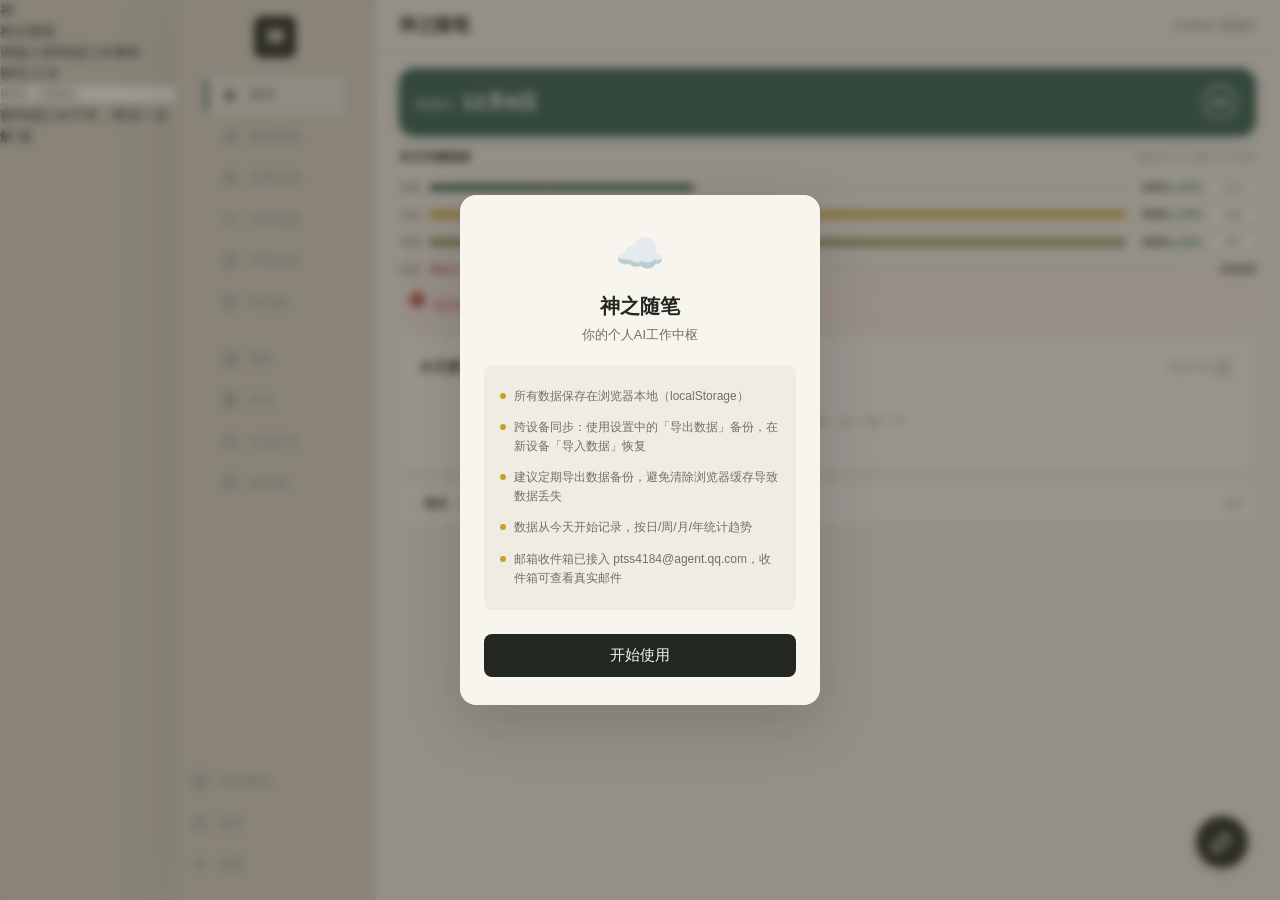
==== commit 1085b0f7: "Update index.html (team view)" ====
--- a/index.html
+++ b/index.html
@@ -11,9 +11,27 @@
   <link rel="icon" type="image/png" sizes="192x192" href="icon-192.png" data-page-node-id="HJVrE1XXxLEnXiUaUVUQN3">
   <link rel="manifest" href="manifest.json" data-page-node-id="IuqTBPaNQCP0atWITHh7ft">
   <title>神之随笔</title>
-  <link rel="stylesheet" href="style.css?v=20261001g" data-page-node-id="UW3ugGwP8cdwmSt5EErnFa">
+  <link rel="stylesheet" href="style.css?v=20261001h" data-page-node-id="UW3ugGwP8cdwmSt5EErnFa">
 </head>
 <body data-page-node-id="EHHEeZcD8MGrOriRFEjn4L">
+
+<!-- 解锁保护：默认盖在最上层，验过密码/口令才放行为止 -->
+<div id="lock-screen" class="lock-screen">
+  <div class="lock-inner">
+    <div class="lock-logo">神</div>
+    <div class="lock-title">神之随笔</div>
+    <div class="lock-sub">请输入密码或口令继续</div>
+    <div class="lock-tabs">
+      <span class="lock-tab on" id="lock-tab-pwd" onclick="lockSwitchTab('pwd')">密码</span>
+      <span class="lock-tab" id="lock-tab-phrase" onclick="lockSwitchTab('phrase')">口令</span>
+    </div>
+    <input id="lock-input" class="lock-input" type="text" inputmode="text" autocomplete="off"
+           placeholder="密码（8888）" onkeydown="if(event.key==='Enter')lockTryUnlock()">
+    <div id="lock-err" class="lock-err">密码或口令不对，再试一次</div>
+    <div id="lock-count" class="lock-count"></div>
+    <button class="lock-btn" onclick="lockTryUnlock()">解 锁</button>
+  </div>
+</div>
 
 <!-- 首次使用提示 -->
 <div id="sync-notice" class="overlay" data-page-node-id="AU8fOBS8e8ZjzKQxVgeLVD">
@@ -122,6 +140,11 @@
           <circle cx="12" cy="12" r="10" data-page-node-id="CZDECgclZ5NrCY3YZkxHF1"/>
           <line x1="8" y1="12" x2="16" y2="12" data-page-node-id="vw7hKkTbFqvnAmJdEYqzqC"/>
           <line x1="12" y1="8" x2="12" y2="16" data-page-node-id="G0s9ZOafDGCnrjbZy2Bcfx"/>
+        </svg>
+      </div>
+      <div class="sidebar-item" data-label="锁定" onclick="lockNow()" title="把自己锁回去">
+        <svg class="sidebar-icon" viewBox="0 0 24 24" fill="none" stroke="currentColor" stroke-width="2" stroke-linecap="round" stroke-linejoin="round" data-page-node-id="kLock1">
+          <rect x="4" y="10.5" width="16" height="10" rx="2"/><path d="M8 10.5V7a4 4 0 018 0v3.5"/>
         </svg>
       </div>
       <div class="sidebar-item" data-label="设置" onclick="showSettings()" data-page-node-id="aWODnZGdsTelK8iB8mFNAd">
@@ -609,6 +632,12 @@
         </svg>
         <span data-page-node-id="WqncKFIvq8Da2frywqmEMg">生活打卡</span>
       </div>
+      <div class="nav-item nav-lock" onclick="lockNow()" title="把自己锁回去">
+        <svg viewBox="0 0 24 24" fill="none" stroke="currentColor" stroke-width="2" stroke-linecap="round" stroke-linejoin="round" data-page-node-id="kLock2">
+          <rect x="4" y="10.5" width="16" height="10" rx="2"/><path d="M8 10.5V7a4 4 0 018 0v3.5"/>
+        </svg>
+        <span>锁定</span>
+      </div>
     </nav>
 
     <!-- 悬浮快速记录按钮 -->
@@ -707,6 +736,6 @@
 <div id="toast" data-page-node-id="SGBCA2Z7R1WzidfiLVufKU"></div>
 
 <!-- 带版本号，避免浏览器/GitHub Pages 缓存住旧代码（改代码后改这里的 v= 即可） -->
-<script src="app.js?v=20261001g"></script>
+<script src="app.js?v=20261001h"></script>
 </body>
 </html>
--- a/style.css
+++ b/style.css
@@ -2240,6 +2240,11 @@
   cursor: pointer;
   transition: filter 0.2s;
   min-width: 3px;
+  /* 百分比文字居中压在色条上：用 flex 居中，字自带半透明深色垫底，
+     深浅底色（含条外那截）上都是白字加粗、不会糊 */
+  display: flex;
+  align-items: center;
+  justify-content: center;
 }
 .tl-bar::before { content: ''; position: absolute; left: 0; right: 0; top: 0; bottom: 0;
   background: inherit; opacity: 0.3; transition: opacity 0.2s; }
@@ -2249,13 +2254,16 @@
 .tl-bar-text {
   position: relative;
   z-index: 2;
+  flex-shrink: 0;
   display: block;
-  text-align: center;
+  padding: 0 5px;
+  border-radius: 4px;
+  background: rgba(0, 0, 0, 0.32);
   line-height: 18px;
   font-size: 9px;
   font-weight: 700;
-  color: #22281F;
-  text-shadow: 0 0 2px rgba(255,255,255,0.9), 0 0 3px rgba(255,255,255,0.75);
+  color: #fff;
+  text-shadow: 0 1px 2px rgba(0, 0, 0, 0.5);
 }
 
 .legend-pill { display: inline-flex; align-items: center; gap: 4px; font-size: 10px; color: var(--text-sub); margin-right: 12px; }
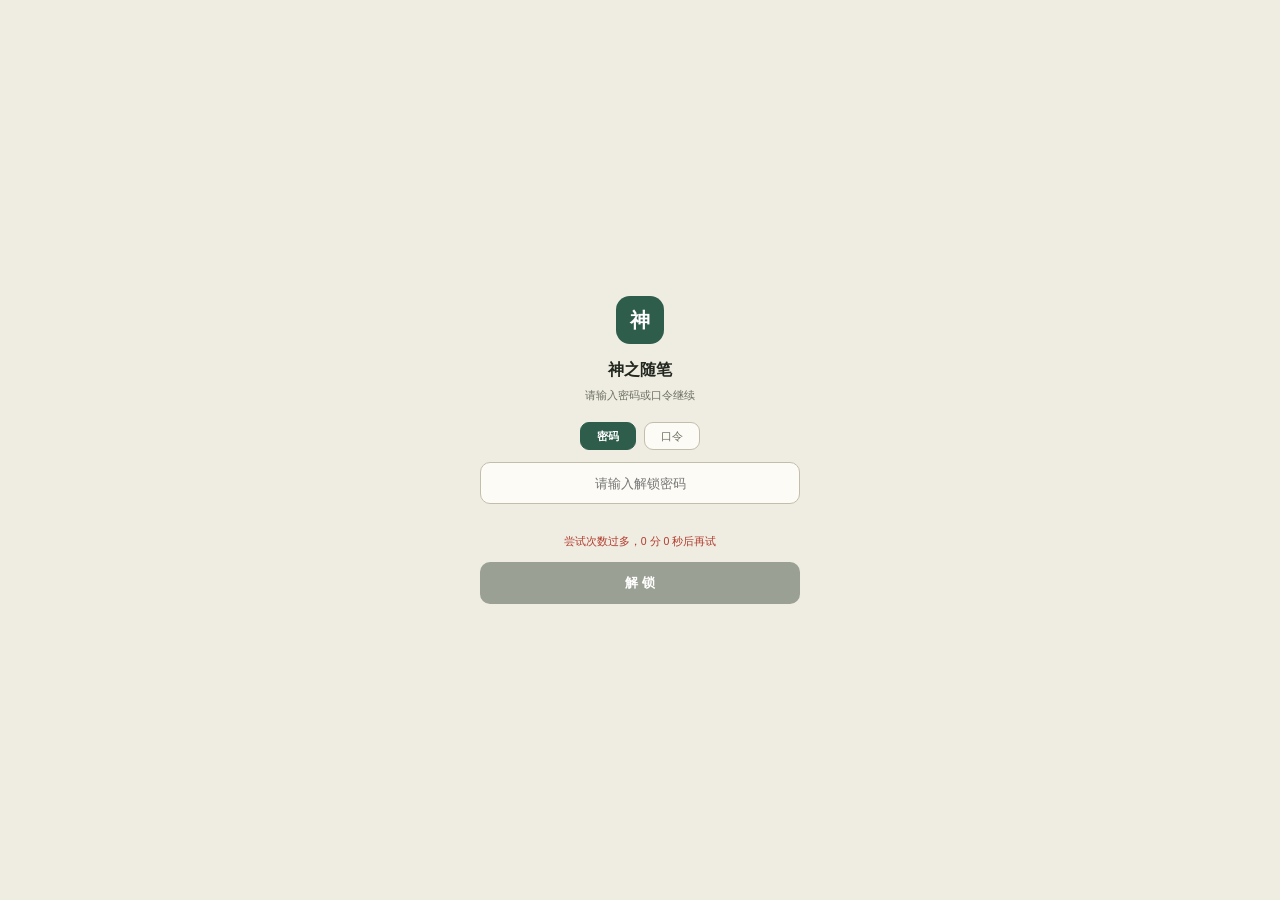
==== commit fd8cd3b3: "Update index.html (team view)" ====
--- a/index.html
+++ b/index.html
@@ -11,7 +11,7 @@
   <link rel="icon" type="image/png" sizes="192x192" href="icon-192.png" data-page-node-id="HJVrE1XXxLEnXiUaUVUQN3">
   <link rel="manifest" href="manifest.json" data-page-node-id="IuqTBPaNQCP0atWITHh7ft">
   <title>神之随笔</title>
-  <link rel="stylesheet" href="style.css?v=20261001h" data-page-node-id="UW3ugGwP8cdwmSt5EErnFa">
+  <link rel="stylesheet" href="style.css?v=20261001i" data-page-node-id="UW3ugGwP8cdwmSt5EErnFa">
 </head>
 <body data-page-node-id="EHHEeZcD8MGrOriRFEjn4L">
 
@@ -25,8 +25,17 @@
       <span class="lock-tab on" id="lock-tab-pwd" onclick="lockSwitchTab('pwd')">密码</span>
       <span class="lock-tab" id="lock-tab-phrase" onclick="lockSwitchTab('phrase')">口令</span>
     </div>
-    <input id="lock-input" class="lock-input" type="text" inputmode="text" autocomplete="off"
-           placeholder="密码（8888）" onkeydown="if(event.key==='Enter')lockTryUnlock()">
+    <div class="lock-input-wrap">
+      <input id="lock-input" class="lock-input" type="password" inputmode="text" autocomplete="off"
+             placeholder="请输入解锁密码" onkeydown="if(event.key==='Enter')lockTryUnlock()">
+      <button type="button" class="lock-eye" id="lock-eye" onclick="lockToggleEye()" aria-label="显示或隐藏">
+        <svg viewBox="0 0 24 24" fill="none" stroke="currentColor" stroke-width="1.8" stroke-linecap="round" stroke-linejoin="round">
+          <path d="M1 12s4-8 11-8 11 8 11 8-4 8-11 8-11-8-11-8z"></path>
+          <circle cx="12" cy="12" r="3"></circle>
+          <line class="eye-slash" x1="3.5" y1="3.5" x2="20.5" y2="20.5"></line>
+        </svg>
+      </button>
+    </div>
     <div id="lock-err" class="lock-err">密码或口令不对，再试一次</div>
     <div id="lock-count" class="lock-count"></div>
     <button class="lock-btn" onclick="lockTryUnlock()">解 锁</button>
@@ -736,6 +745,6 @@
 <div id="toast" data-page-node-id="SGBCA2Z7R1WzidfiLVufKU"></div>
 
 <!-- 带版本号，避免浏览器/GitHub Pages 缓存住旧代码（改代码后改这里的 v= 即可） -->
-<script src="app.js?v=20261001h"></script>
+<script src="app.js?v=20261001i"></script>
 </body>
 </html>
--- a/style.css
+++ b/style.css
@@ -2203,6 +2203,49 @@
 .xs-tag { display: inline-block; font-size: 9.5px; font-weight: 700; color: var(--work); background: var(--work-bg); padding: 1px 7px; border-radius: 6px; margin-bottom: 4px; }
 .xq-script p { font-size: 11.5px; color: var(--text-main); line-height: 1.65; }
 
+/* ===== 解锁保护页（密码 / 口令二选一）===== */
+.lock-screen {
+  position: fixed; left: 0; right: 0; top: 0; bottom: 0; z-index: 99999;
+  background: var(--bg-main, #EFECE2);
+  display: flex; align-items: center; justify-content: center;
+  padding: 24px 18px; overflow: auto;
+}
+.lock-screen.hide { display: none; }
+.lock-inner { width: 100%; max-width: 320px; text-align: center; }
+.lock-logo { width: 48px; height: 48px; border-radius: 14px; background: var(--accent, #2E5D4B);
+  color: #fff; font-size: 20px; font-weight: 700; line-height: 48px; margin: 0 auto 14px; }
+.lock-title { font-size: 16px; font-weight: 700; margin-bottom: 5px; }
+.lock-sub { font-size: 11px; color: var(--text-sub, #6E7263); margin-bottom: 18px; }
+.lock-tabs { display: flex; gap: 8px; justify-content: center; margin-bottom: 12px; }
+.lock-tab { padding: 5px 16px; border-radius: 9px; font-size: 11px; border: 1px solid var(--border, #C3BEAB);
+  color: var(--text-sub, #6E7263); background: var(--bg-input, #FCFBF6); }
+.lock-tab.on { background: var(--accent, #2E5D4B); color: #fff; border-color: var(--accent, #2E5D4B); font-weight: 700; }
+.lock-input { width: 100%; height: 42px; border: 1px solid var(--border, #C3BEAB); border-radius: 10px;
+  background: var(--bg-input, #FCFBF6); color: var(--text-main, #22281F); font-size: 13px;
+  text-align: center; padding: 0 12px; font-family: var(--font); outline: none; }
+.lock-input:focus { border-color: var(--accent-2, #4C8168); }
+.lock-input.bad { border-color: var(--lag, #B23B2C); background: var(--lag-bg, #F6E6E2); }
+.lock-btn { width: 100%; height: 42px; border: none; border-radius: 10px; background: var(--accent, #2E5D4B);
+  color: #fff; font-size: 13px; font-weight: 700; margin-top: 12px; font-family: var(--font); }
+.lock-btn:active { opacity: 0.82; }
+.lock-btn:disabled { background: var(--text-light, #9BA094); }
+.lock-err { display: none; font-size: 10.5px; color: var(--lag, #B23B2C); margin-top: 9px; }
+.lock-err.show { display: block; }
+.lock-count { display: none; font-size: 10.5px; color: var(--lag, #B23B2C); margin-top: 9px; }
+.lock-count.show { display: block; }
+.nav-lock { opacity: 0.75; }
+.nav-lock svg { width: 20px; height: 20px; }
+/* 设置页里的解锁保护开关 */
+.lk-row { display: flex; align-items: center; justify-content: space-between;
+  font-size: 12.5px; padding: 7px 0; }
+.lk-sw { width: 44px; height: 25px; border-radius: 13px; background: var(--border, #C3BEAB);
+  position: relative; display: inline-block; cursor: pointer; flex-shrink: 0; }
+.lk-sw.on { background: var(--accent, #2E5D4B); }
+.lk-sw::after { content: ''; position: absolute; top: 3px; left: 3px; width: 19px; height: 19px;
+  border-radius: 50%; background: #fff; }
+.lk-sw.on::after { left: 22px; }
+.lk-tip { font-size: 10.5px; color: var(--text-sub, #6E7263); line-height: 1.6; padding: 6px 2px 2px; }
+
 /* ---------- 时间轴 ---------- */
 .timeline-scroll { overflow-x: auto; -webkit-overflow-scrolling: touch; }
 .tl-grid { min-width: 460px; }
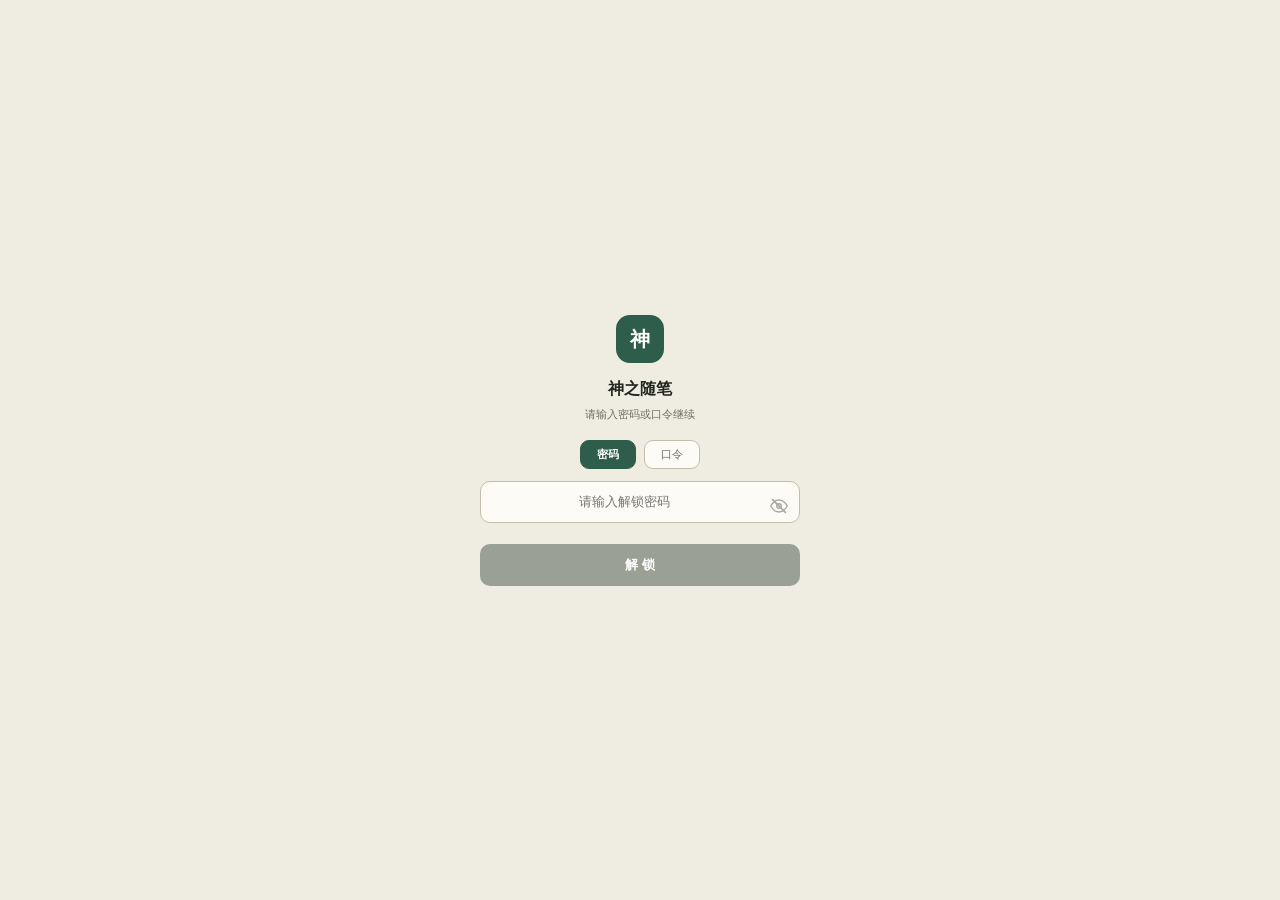
==== commit c06a95b9: "Update index.html (team view)" ====
--- a/index.html
+++ b/index.html
@@ -11,7 +11,7 @@
   <link rel="icon" type="image/png" sizes="192x192" href="icon-192.png" data-page-node-id="HJVrE1XXxLEnXiUaUVUQN3">
   <link rel="manifest" href="manifest.json" data-page-node-id="IuqTBPaNQCP0atWITHh7ft">
   <title>神之随笔</title>
-  <link rel="stylesheet" href="style.css?v=20261001i" data-page-node-id="UW3ugGwP8cdwmSt5EErnFa">
+  <link rel="stylesheet" href="style.css?v=20261001j" data-page-node-id="UW3ugGwP8cdwmSt5EErnFa">
 </head>
 <body data-page-node-id="EHHEeZcD8MGrOriRFEjn4L">
 
@@ -745,6 +745,6 @@
 <div id="toast" data-page-node-id="SGBCA2Z7R1WzidfiLVufKU"></div>
 
 <!-- 带版本号，避免浏览器/GitHub Pages 缓存住旧代码（改代码后改这里的 v= 即可） -->
-<script src="app.js?v=20261001i"></script>
+<script src="app.js?v=20261001j"></script>
 </body>
 </html>
--- a/style.css
+++ b/style.css
@@ -2220,11 +2220,18 @@
 .lock-tab { padding: 5px 16px; border-radius: 9px; font-size: 11px; border: 1px solid var(--border, #C3BEAB);
   color: var(--text-sub, #6E7263); background: var(--bg-input, #FCFBF6); }
 .lock-tab.on { background: var(--accent, #2E5D4B); color: #fff; border-color: var(--accent, #2E5D4B); font-weight: 700; }
+.lock-input-wrap { position: relative; }
 .lock-input { width: 100%; height: 42px; border: 1px solid var(--border, #C3BEAB); border-radius: 10px;
   background: var(--bg-input, #FCFBF6); color: var(--text-main, #22281F); font-size: 13px;
-  text-align: center; padding: 0 12px; font-family: var(--font); outline: none; }
+  text-align: center; padding: 0 44px 0 12px; font-family: var(--font); outline: none; }
 .lock-input:focus { border-color: var(--accent-2, #4C8168); }
 .lock-input.bad { border-color: var(--lag, #B23B2C); background: var(--lag-bg, #F6E6E2); }
+.lock-eye { position: absolute; right: 6px; top: 0; width: 30px; height: 40px; padding: 0;
+  border: none; background: transparent; color: var(--text-sub, #6E7263); cursor: pointer; opacity: 0.6; }
+.lock-eye svg { width: 18px; height: 18px; display: block; margin: 11px auto 0; }
+.lock-eye .eye-slash { stroke: var(--text-sub, #6E7263); stroke-width: 2.2; }
+.lock-eye.eye-open .eye-slash { display: none; }
+.lock-eye:active { opacity: 1; }
 .lock-btn { width: 100%; height: 42px; border: none; border-radius: 10px; background: var(--accent, #2E5D4B);
   color: #fff; font-size: 13px; font-weight: 700; margin-top: 12px; font-family: var(--font); }
 .lock-btn:active { opacity: 0.82; }
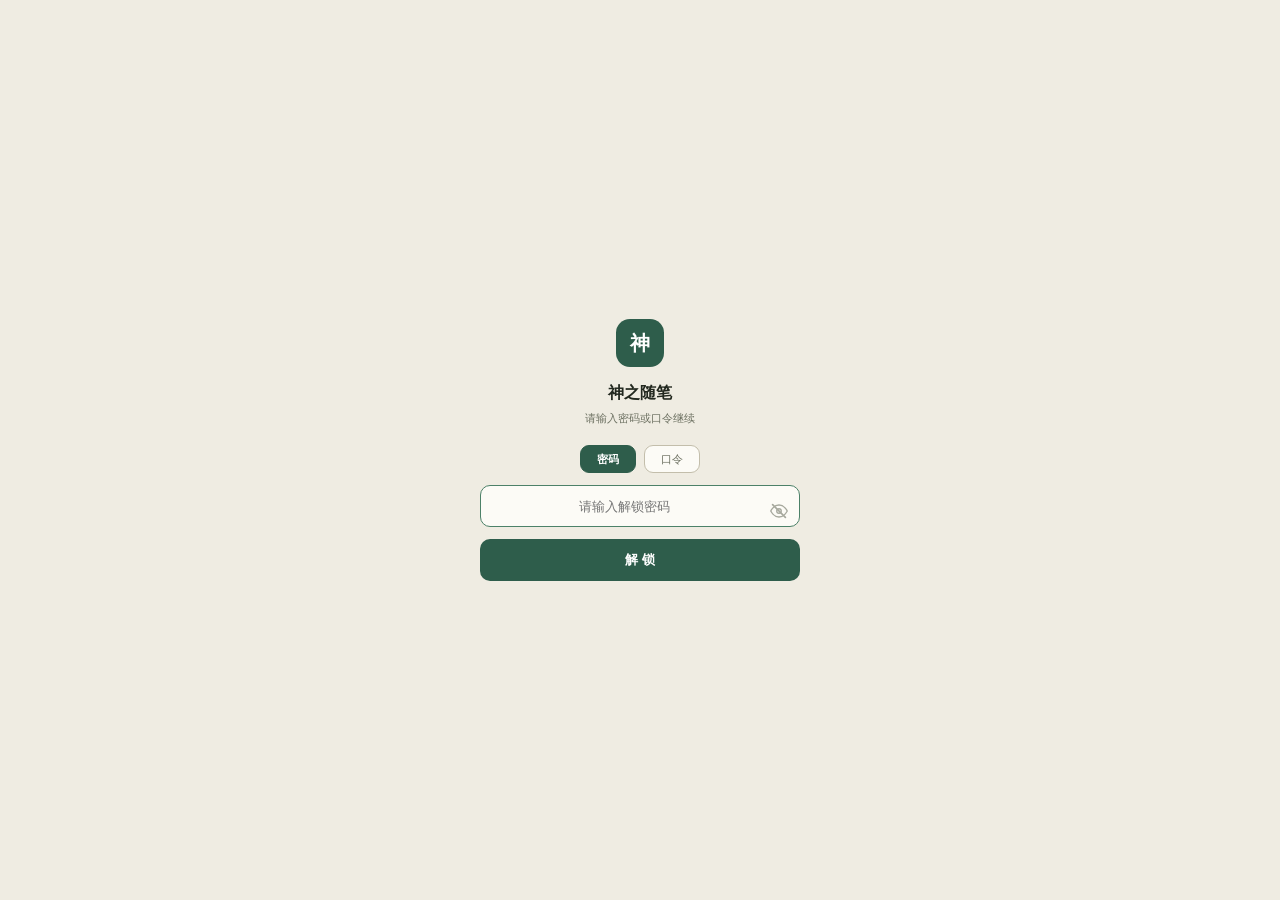
==== commit ecb4f6bc: "Update index.html (team view)" ====
--- a/index.html
+++ b/index.html
@@ -11,7 +11,7 @@
   <link rel="icon" type="image/png" sizes="192x192" href="icon-192.png" data-page-node-id="HJVrE1XXxLEnXiUaUVUQN3">
   <link rel="manifest" href="manifest.json" data-page-node-id="IuqTBPaNQCP0atWITHh7ft">
   <title>神之随笔</title>
-  <link rel="stylesheet" href="style.css?v=20261001j" data-page-node-id="UW3ugGwP8cdwmSt5EErnFa">
+  <link rel="stylesheet" href="style.css?v=20261001k" data-page-node-id="UW3ugGwP8cdwmSt5EErnFa">
 </head>
 <body data-page-node-id="EHHEeZcD8MGrOriRFEjn4L">
 
@@ -745,6 +745,6 @@
 <div id="toast" data-page-node-id="SGBCA2Z7R1WzidfiLVufKU"></div>
 
 <!-- 带版本号，避免浏览器/GitHub Pages 缓存住旧代码（改代码后改这里的 v= 即可） -->
-<script src="app.js?v=20261001j"></script>
+<script src="app.js?v=20261001k"></script>
 </body>
 </html>
